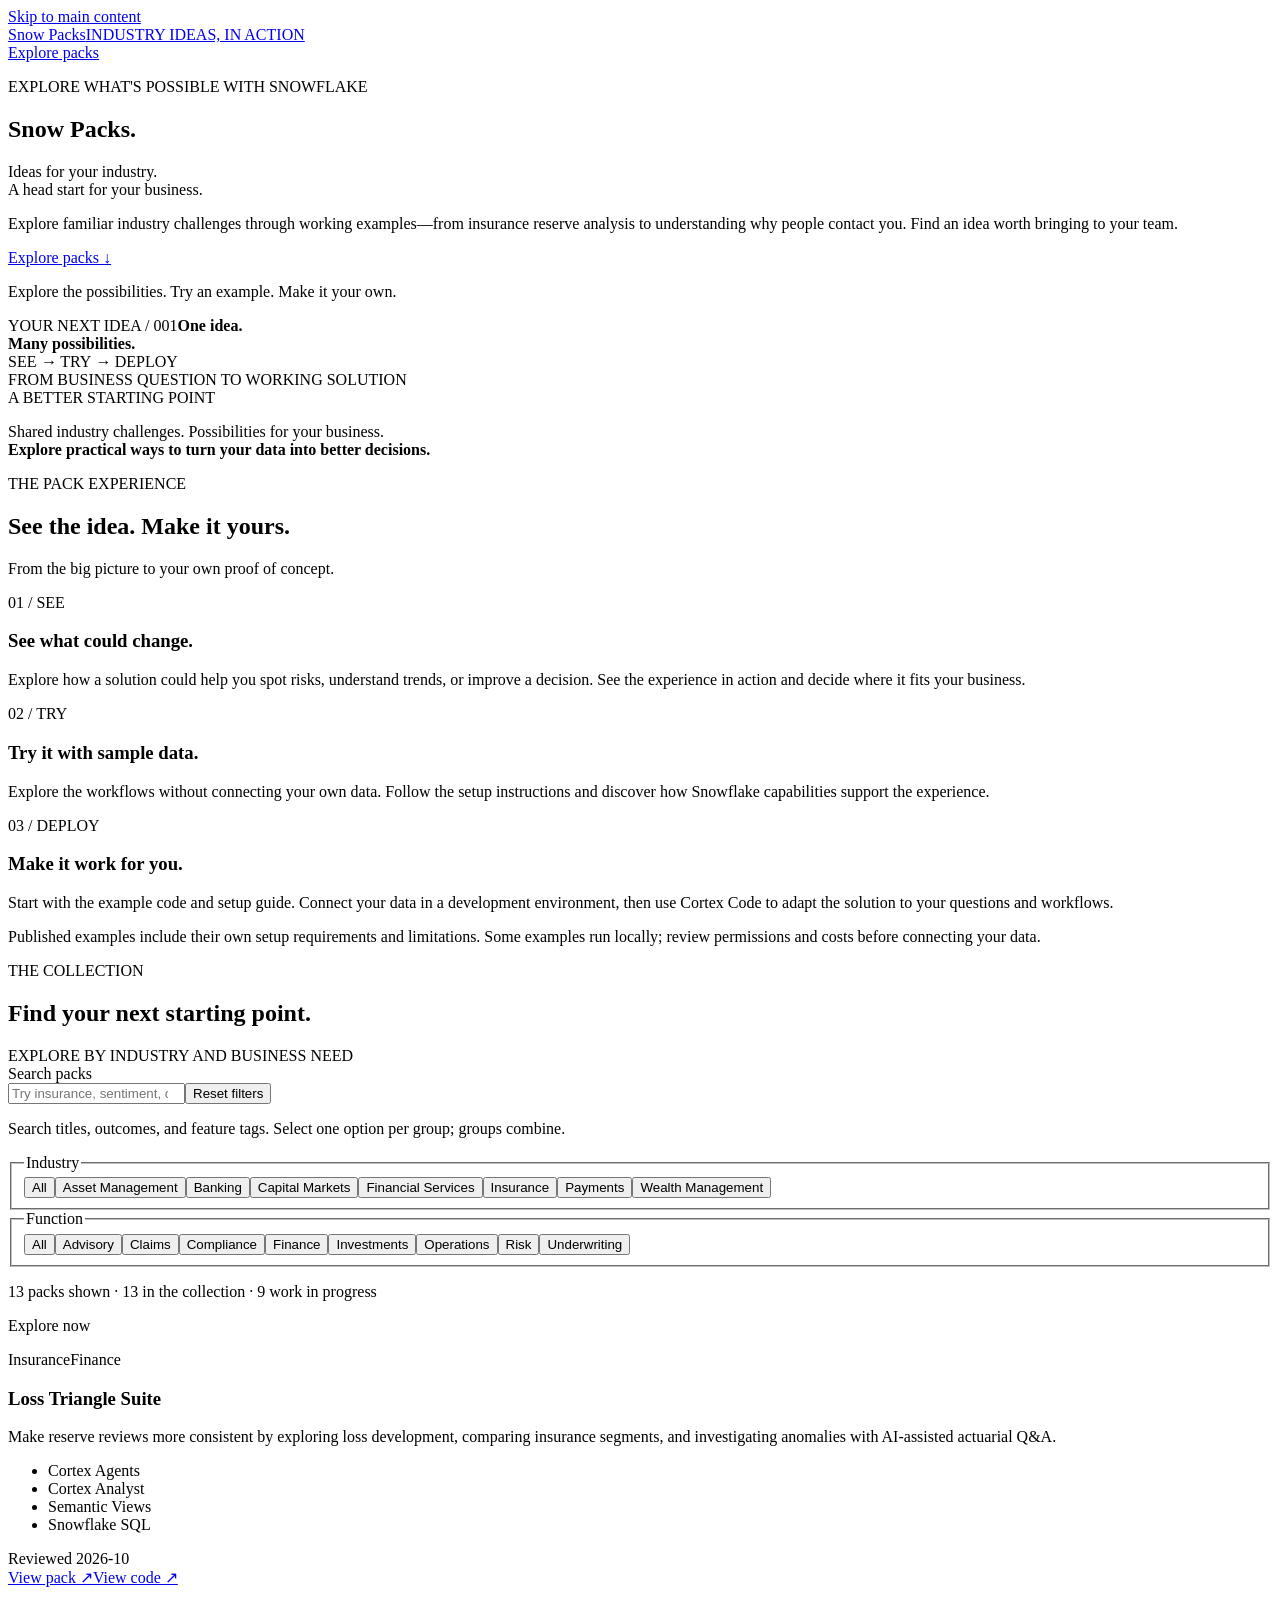
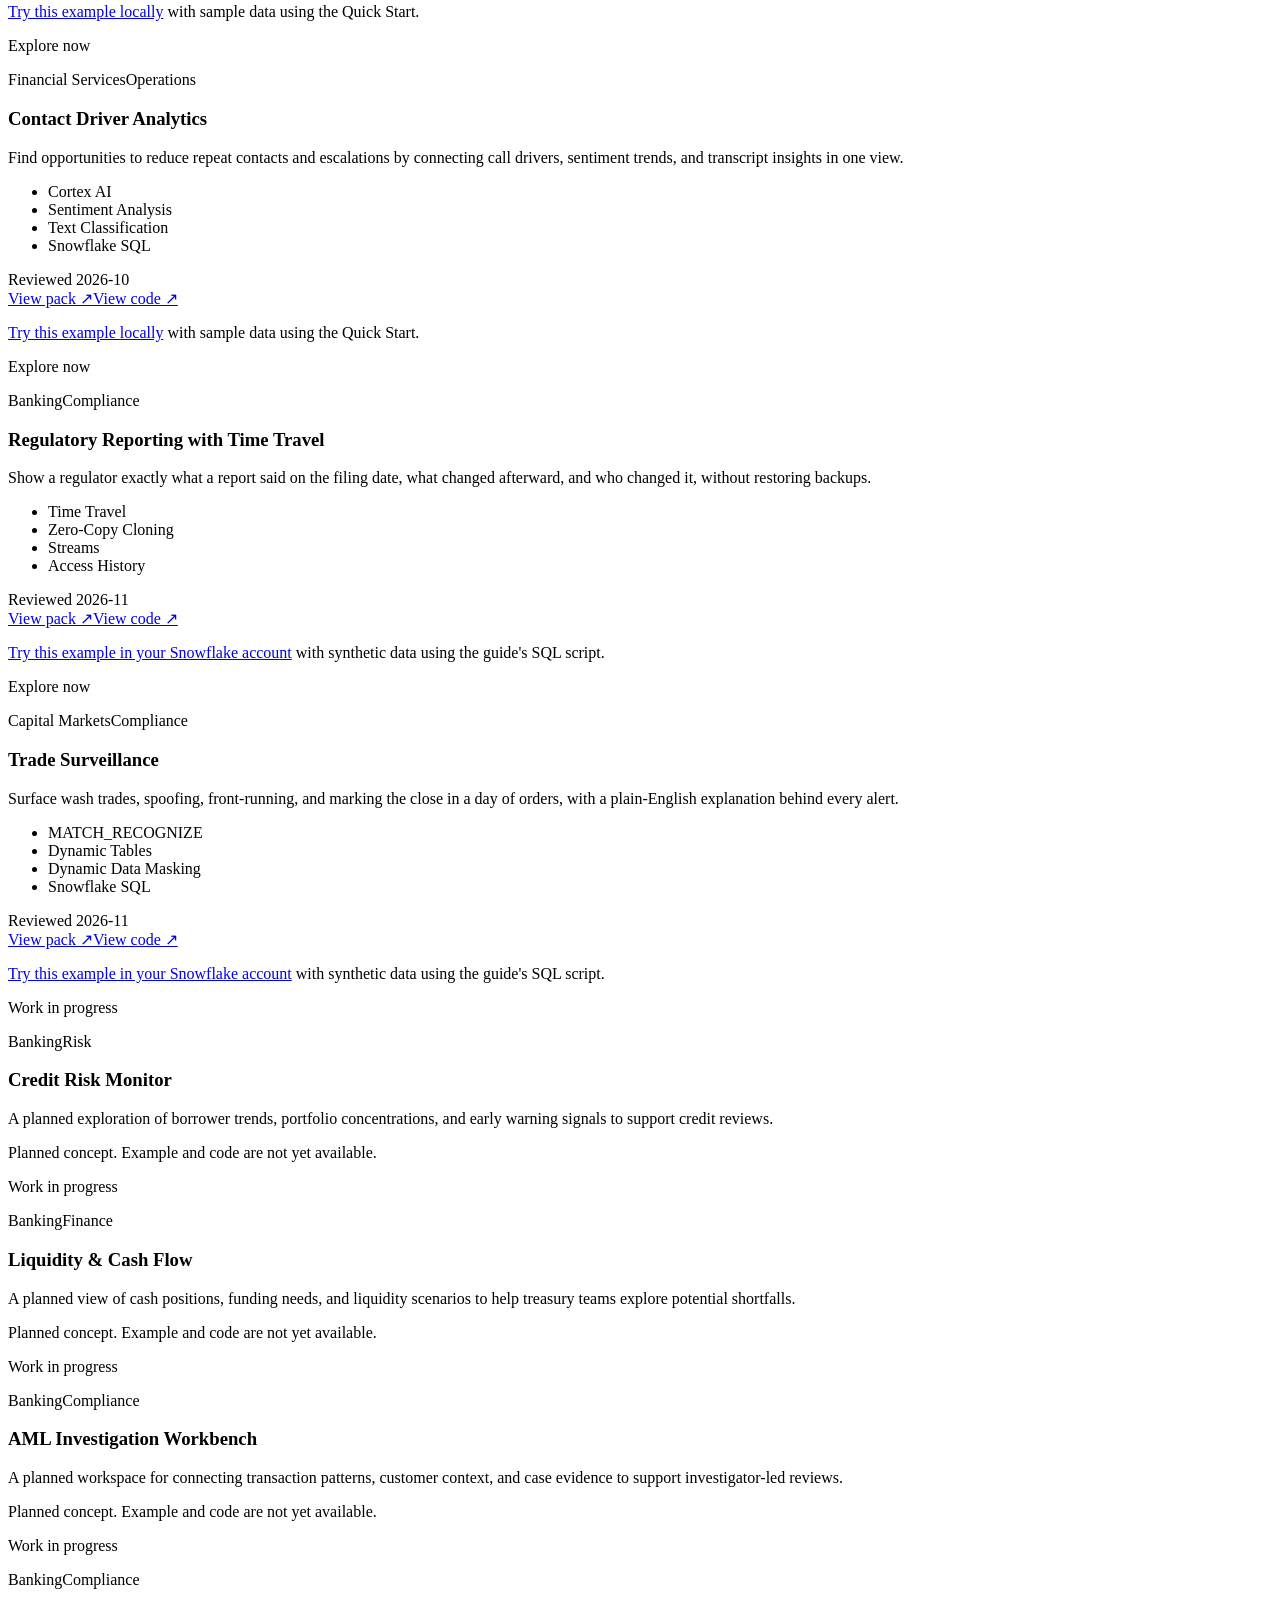
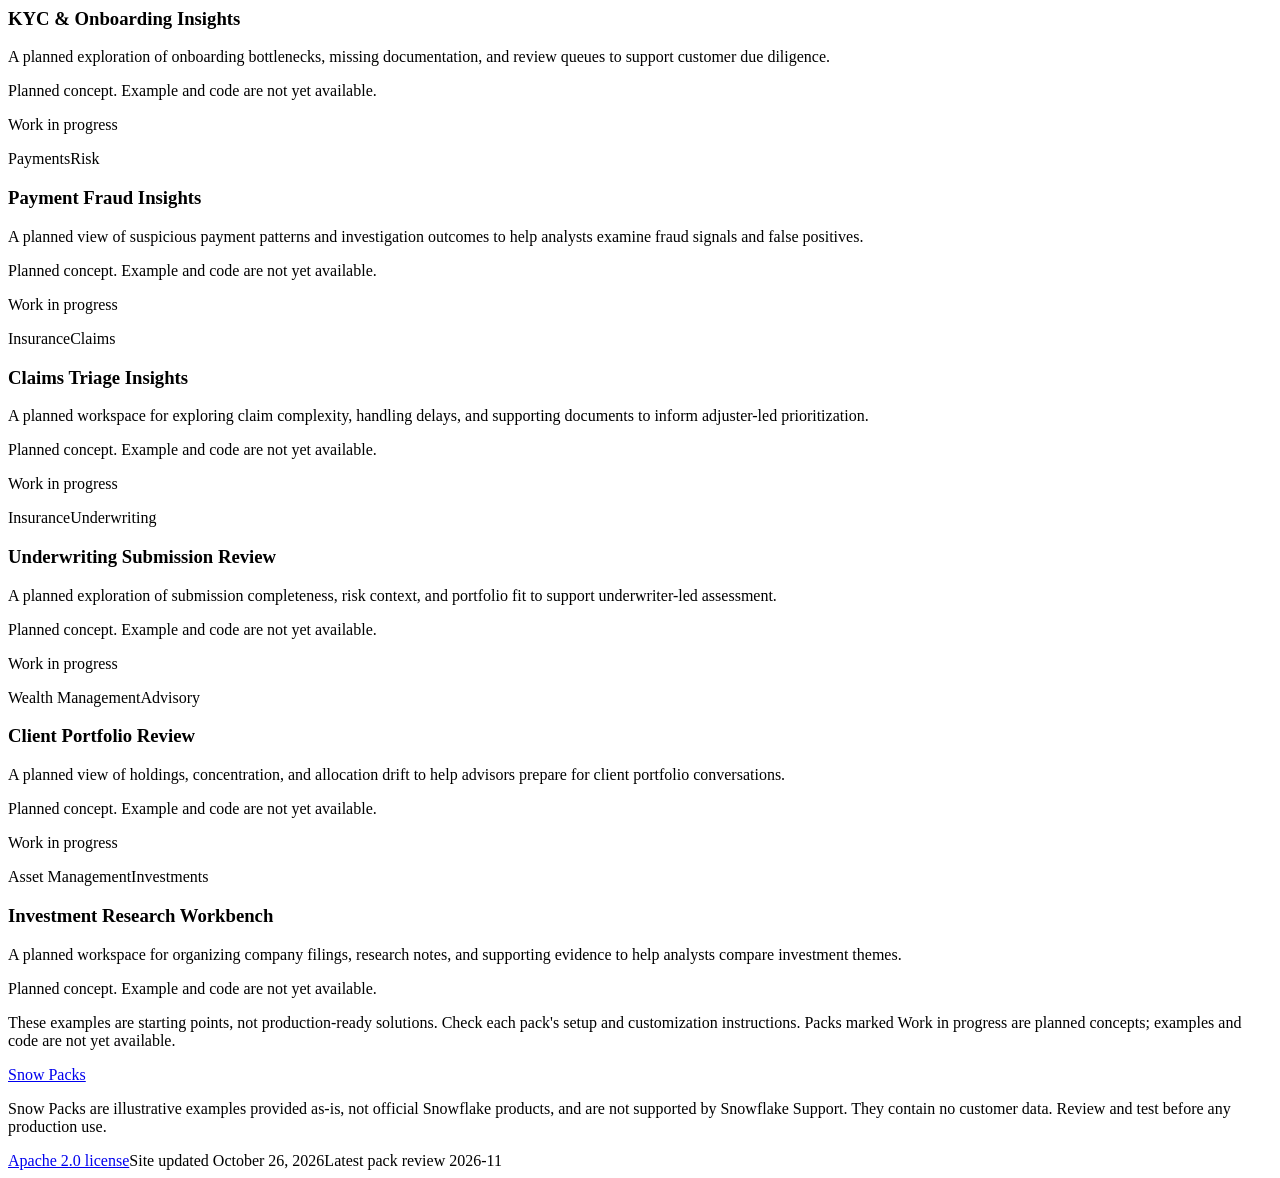
==== index.html @ 63c71605 "Add a branded link preview and favicon Make shared Snow Packs links unfurl with an attractive previe" ====
<!doctype html>
<html lang="en">
<head>
  <meta charset="utf-8">
  <meta name="viewport" content="width=device-width, initial-scale=1">
  <meta name="color-scheme" content="light dark">
  <meta name="theme-color" content="#11567f">
  <meta name="snowflake-source" content="cortex-agent-authored">
  <meta name="description" content="Explore industry use cases for Snowflake. Discover new possibilities, try examples with sample data, and adapt a solution to your business.">
  <title>Snow Packs | Industry ideas. Your next possibility.</title>
  <link rel="icon" href="assets/favicon.svg" type="image/svg+xml">
  <link rel="canonical" href="https://sfc-gh-ooral.github.io/snow-packs/">
  <meta property="og:type" content="website">
  <meta property="og:site_name" content="Snow Packs">
  <meta property="og:url" content="https://sfc-gh-ooral.github.io/snow-packs/">
  <meta property="og:title" content="Snow Packs: Ideas for your industry. A head start for your business.">
  <meta property="og:description" content="Explore industry use cases for Snowflake. Discover new possibilities, try examples with sample data, and adapt a solution to your business.">
  <meta property="og:image" content="https://sfc-gh-ooral.github.io/snow-packs/assets/social-card.png">
  <meta property="og:image:width" content="1200">
  <meta property="og:image:height" content="630">
  <meta property="og:image:alt" content="Snow Packs. Ideas for your industry. A head start for your business. See, try, deploy.">
  <meta name="twitter:card" content="summary_large_image">
  <meta name="twitter:image" content="https://sfc-gh-ooral.github.io/snow-packs/assets/social-card.png">
  <link rel="stylesheet" href="styles.css">
  <script src="app.js" defer></script>
  <script type="application/json" id="snowflake-report-metadata">{"generated":"2026-10-26","intent":"Customer-facing catalog of illustrative Snowflake industry use cases","dataSources":[{"type":"file","path":"packs.json"}],"sections":[{"id":"catalog","title":"Explore the packs","producerNotes":"Client-rendered from same-origin packs.json. Work-in-progress entries are planned FSI concepts, not implemented packs; they have no capability claims or destination links. Packs are showcases and starting points, not deployment certifications."}]}</script>
</head>
<body>
  <a class="skip-link" href="#main">Skip to main content</a>
  <header class="site-header wrap">
    <a class="wordmark" href="#" aria-label="Snow Packs home"><span class="mark" aria-hidden="true"></span>Snow Packs<span class="wordmark-note">INDUSTRY IDEAS, IN ACTION</span></a>
    <nav aria-label="Main navigation"><a href="#catalog">Explore packs</a></nav>
  </header>
  <main id="main">
    <section class="hero wrap" aria-labelledby="hero-title">
      <div class="hero-copy">
        <p class="eyebrow"><span class="status-dot" aria-hidden="true"></span> EXPLORE WHAT'S POSSIBLE WITH SNOWFLAKE</p>
        <h1 id="hero-title">Snow Packs<span class="hero-period">.</span></h1>
        <p class="hero-tagline">Ideas for your industry.<br><span>A head start for your business.</span></p>
        <p class="hero-description">Explore familiar industry challenges through working examples—from insurance reserve analysis to understanding why people contact you. Find an idea worth bringing to your team.</p>
        <div class="actions"><a class="button primary" href="#catalog">Explore packs <span aria-hidden="true">↓</span></a></div>
        <p class="hero-footnote">Explore the possibilities. Try an example. Make it your own.</p>
      </div>
      <div class="hero-art" aria-hidden="true">
        <div class="art-grid"></div><div class="orbit orbit-one"></div><div class="orbit orbit-two"></div>
        <div class="pack-stack stack-back"></div><div class="pack-stack stack-middle"></div>
        <div class="pack-stack stack-front"><span class="art-label">YOUR NEXT IDEA / 001</span><span class="art-hex"></span><strong>One idea.<br>Many possibilities.</strong><div class="art-divider"></div><span class="art-bottom">SEE <i>→</i> TRY <i>→</i> DEPLOY</span></div>
        <span class="art-caption">FROM BUSINESS QUESTION TO WORKING SOLUTION</span>
      </div>
    </section>
    <section class="problem-band" aria-label="Why Snow Packs"><div class="wrap problem-inner"><span class="eyebrow">A BETTER STARTING POINT</span><p>Shared industry challenges. Possibilities for your business.<br><strong>Explore practical ways to turn your data into better decisions.</strong></p></div></section>
    <section class="section wrap" aria-labelledby="how-title">
      <div class="section-heading"><div><p class="eyebrow">THE PACK EXPERIENCE</p><h2 id="how-title">See the idea. Make it yours.</h2></div><p>From the big picture to your own proof of concept.</p></div>
      <div class="steps-grid">
        <article class="step"><span class="step-number">01 / SEE</span><h3>See what could change.</h3><p>Explore how a solution could help you spot risks, understand trends, or improve a decision. See the experience in action and decide where it fits your business.</p></article>
        <article class="step"><span class="step-number">02 / TRY</span><h3>Try it with sample data.</h3><p>Explore the workflows without connecting your own data. Follow the setup instructions and discover how Snowflake capabilities support the experience.</p></article>
        <article class="step"><span class="step-number">03 / DEPLOY</span><h3>Make it work for you.</h3><p>Start with the example code and setup guide. Connect your data in a development environment, then use Cortex Code to adapt the solution to your questions and workflows.</p></article>
      </div>
      <p class="section-note">Published examples include their own setup requirements and limitations. Some examples run locally; review permissions and costs before connecting your data.</p>
    </section>
    <section class="catalog-section" id="catalog" aria-labelledby="catalog-title">
      <div class="wrap">
        <div class="section-heading"><div><p class="eyebrow">THE COLLECTION</p><h2 id="catalog-title">Find your next starting point.</h2></div><span class="collection-label">EXPLORE BY INDUSTRY AND BUSINESS NEED</span></div>
        <div class="catalog-controls">
          <label for="search">Search packs</label>
          <div class="search-row"><input id="search" type="search" placeholder="Try insurance, sentiment, or Cortex…" autocomplete="off" aria-describedby="filter-help"><button class="reset-button" id="reset-filters" type="button">Reset filters</button></div>
          <p id="filter-help" class="filter-help">Search titles, outcomes, and feature tags. Select one option per group; groups combine.</p>
          <div id="filters" class="filter-groups"></div>
        </div>
        <p id="results-status" class="results-status" role="status" aria-live="polite" aria-atomic="true">Loading the collection…</p>
        <div id="load-error" class="message-box" role="alert" hidden><h3>The collection couldn't load.</h3><p>Please check your connection and try again.</p><button id="retry-load" type="button" class="button secondary">Try again</button></div>
        <noscript><p class="message-box">Enable JavaScript to explore the pack collection, search use cases, and filter by industry.</p></noscript>
        <div id="empty-state" class="message-box empty-state" hidden><span class="empty-symbol" aria-hidden="true">⌕</span><h3>No packs in this corner. Yet.</h3><p>Try a broader search or reset your filters to see the full collection.</p><button id="reset-empty" type="button" class="button secondary">Show all packs</button></div>
        <div id="pack-grid" class="pack-grid"></div>
        <p class="catalog-note">These examples are starting points, not production-ready solutions. Check each pack's setup and customization instructions. Packs marked Work in progress are planned concepts; examples and code are not yet available.</p>
      </div>
    </section>
  </main>
  <footer class="site-footer"><div class="wrap footer-inner"><div><a href="#" class="wordmark"><span class="mark" aria-hidden="true"></span>Snow Packs</a><p class="disclaimer">Snow Packs are illustrative examples provided as-is, not official Snowflake products, and are not supported by Snowflake Support. They contain no customer data. Review and test before any production use.</p></div><div class="footer-meta"><a href="LICENSE">Apache 2.0 license</a><span>Site updated <time datetime="2026-10-26">October 26, 2026</time></span><span id="catalog-updated"></span></div></div></footer>
</body>
</html>
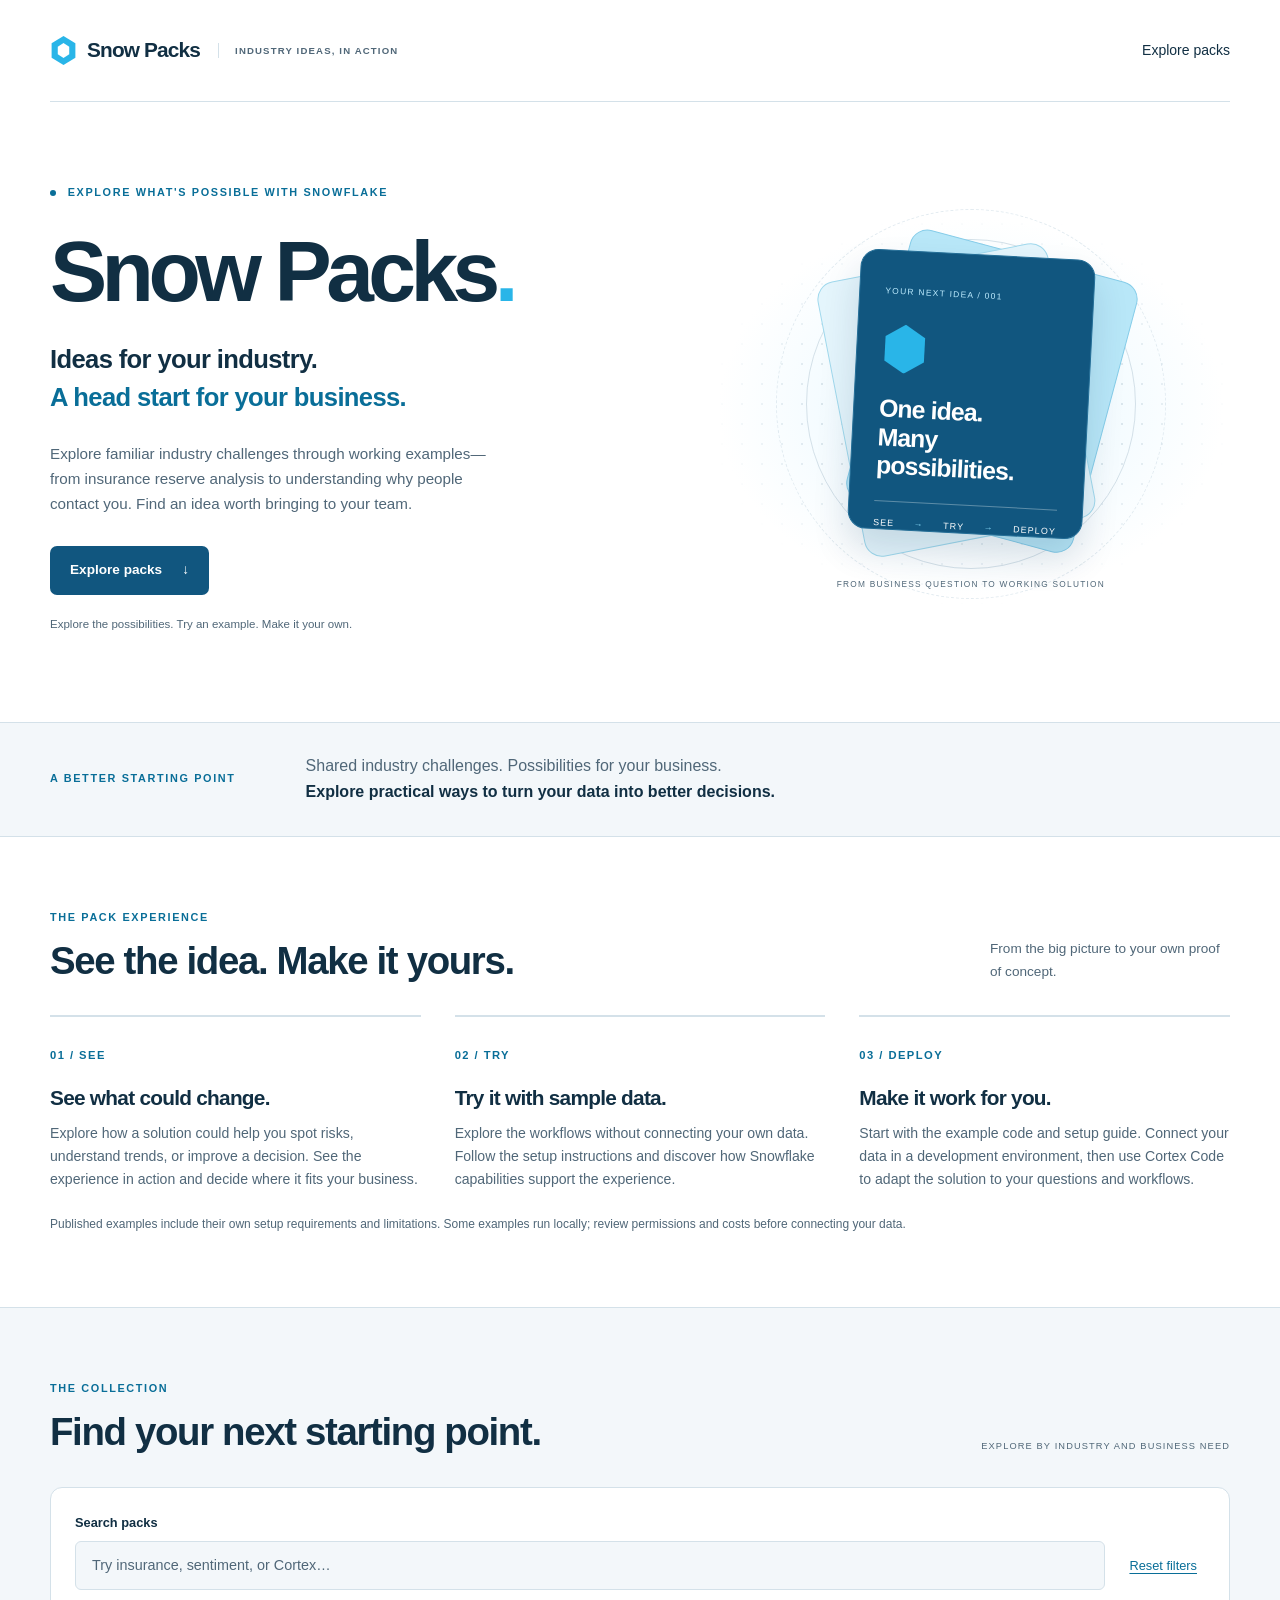
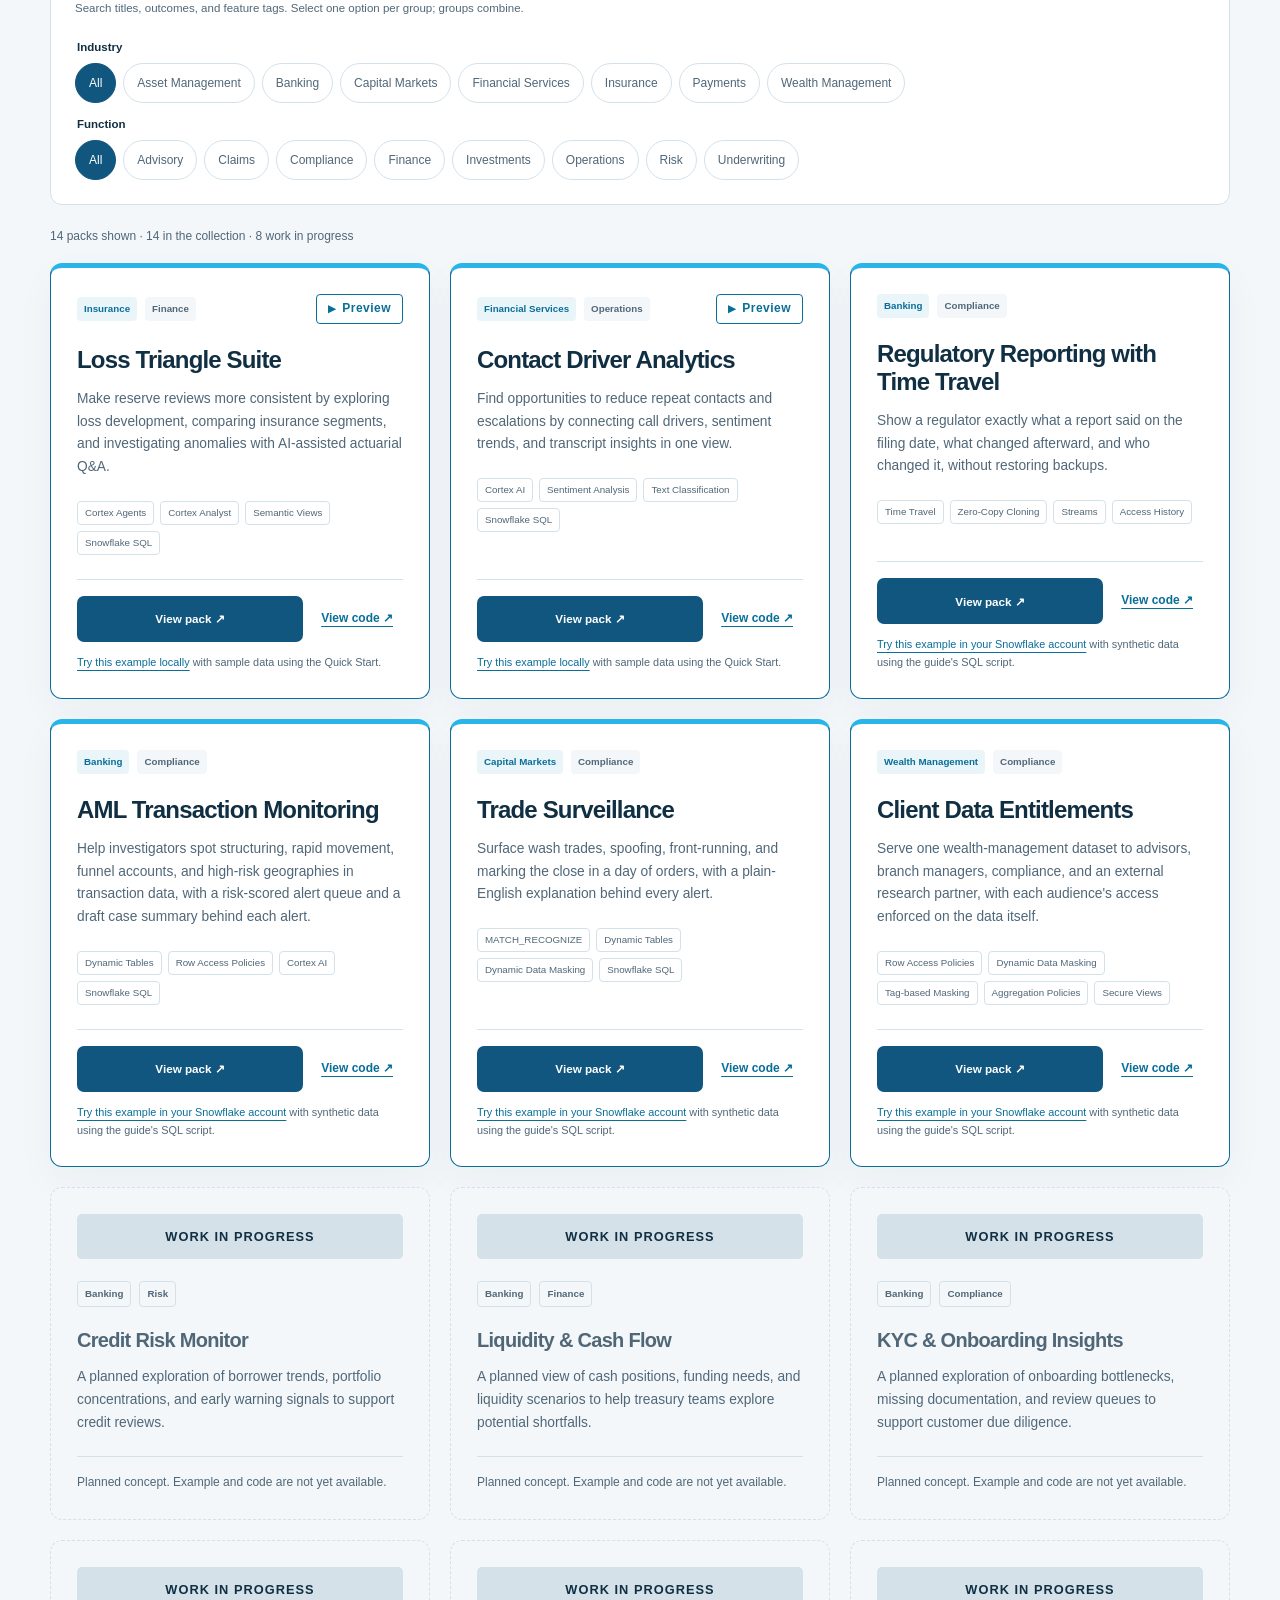
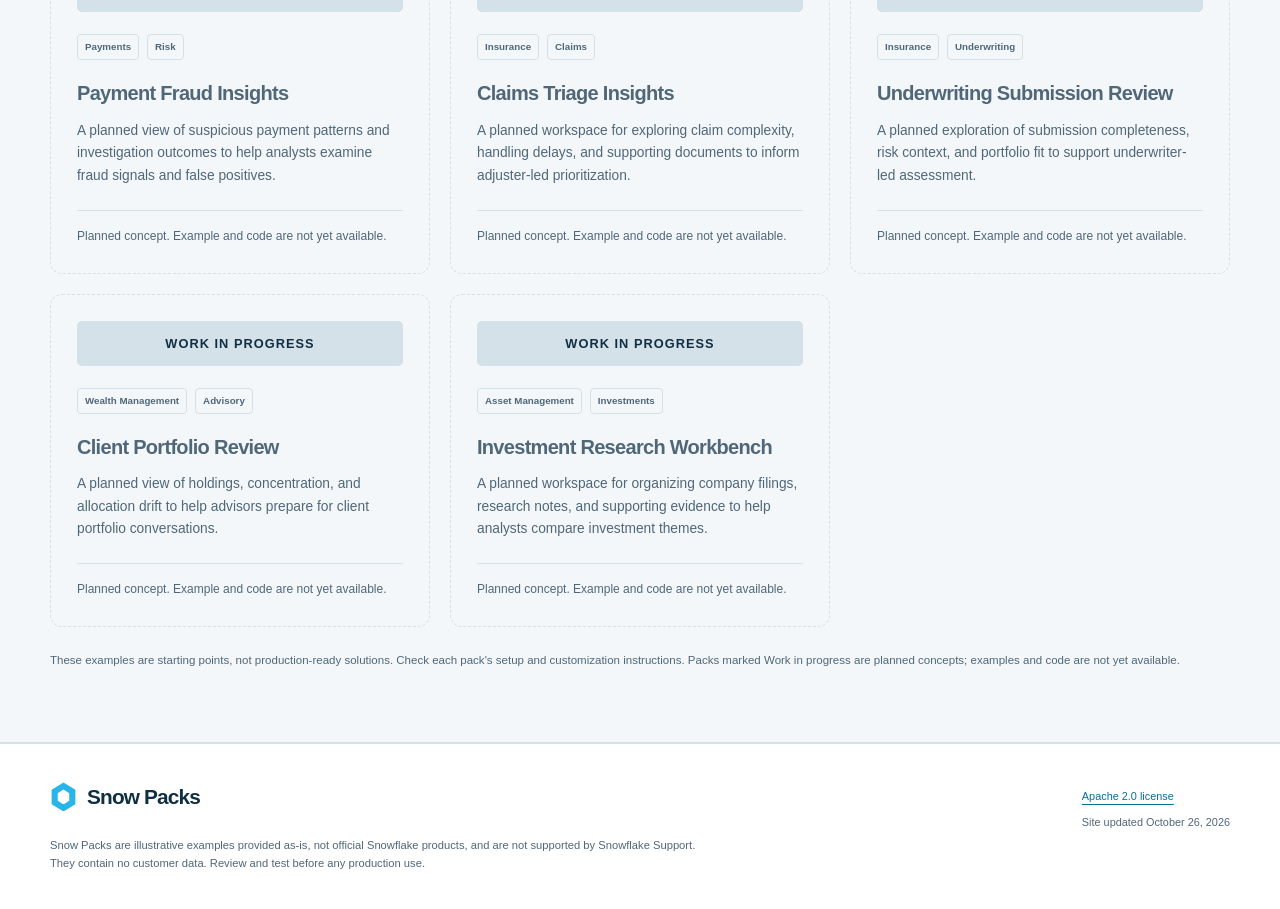
==== commit 1ee1ff88: "Simplify published cards: inline Preview, no status label or review dates Put a plain Preview button" ====
--- a/index.html
+++ b/index.html
@@ -76,6 +76,6 @@
       </div>
     </section>
   </main>
-  <footer class="site-footer"><div class="wrap footer-inner"><div><a href="#" class="wordmark"><span class="mark" aria-hidden="true"></span>Snow Packs</a><p class="disclaimer">Snow Packs are illustrative examples provided as-is, not official Snowflake products, and are not supported by Snowflake Support. They contain no customer data. Review and test before any production use.</p></div><div class="footer-meta"><a href="LICENSE">Apache 2.0 license</a><span>Site updated <time datetime="2026-10-26">October 26, 2026</time></span><span id="catalog-updated"></span></div></div></footer>
+  <footer class="site-footer"><div class="wrap footer-inner"><div><a href="#" class="wordmark"><span class="mark" aria-hidden="true"></span>Snow Packs</a><p class="disclaimer">Snow Packs are illustrative examples provided as-is, not official Snowflake products, and are not supported by Snowflake Support. They contain no customer data. Review and test before any production use.</p></div><div class="footer-meta"><a href="LICENSE">Apache 2.0 license</a><span>Site updated <time datetime="2026-10-26">October 26, 2026</time></span></div></div></footer>
 </body>
 </html>
--- a/styles.css
+++ b/styles.css
@@ -0,0 +1,147 @@
+:root {
+  color-scheme: light dark;
+  --bg: #ffffff; --surface: #f3f7fa; --card: #ffffff; --text: #112f43;
+  --muted: #506778; --line: #d4e1e9; --accent: #096e98; --blue: #29b5e8;
+  --navy: #11567f; --tag: #eaf5fa; --hero-tint: #e9f8ff; --shadow: 0 14px 40px #12394c0a;
+}
+* { box-sizing: border-box; }
+html { scroll-behavior: smooth; scroll-padding-top: 28px; }
+body { margin: 0; font-family: -apple-system, BlinkMacSystemFont, "Segoe UI", sans-serif; background: var(--bg); color: var(--text); line-height: 1.65; }
+a { color: var(--accent); text-underline-offset: 4px; }
+a:hover { text-decoration-thickness: 2px; }
+button, input { font: inherit; }
+button, a { -webkit-tap-highlight-color: transparent; }
+button { cursor: pointer; }
+button:disabled { cursor: default; opacity: .65; }
+:focus-visible { outline: 3px solid var(--accent); outline-offset: 5px; }
+[hidden] { display: none !important; }
+.wrap { width: min(1180px, calc(100% - 80px)); margin-inline: auto; }
+h1, h2, h3, p { margin-top: 0; }
+h1, h2, h3 { line-height: 1.16; letter-spacing: -.035em; }
+h2 { font-size: clamp(1.8rem, 3vw, 2.6rem); font-weight: 720; }
+h3 { font-size: 1.3rem; }
+p { color: var(--muted); }
+.skip-link { position: absolute; top: -100px; left: 12px; padding: 12px; background: var(--card); z-index: 10; }
+.skip-link:focus { top: 12px; }
+.site-header { min-height: 102px; display: flex; align-items: center; justify-content: space-between; border-bottom: 1px solid var(--line); gap: 20px; }
+.wordmark { display: inline-flex; align-items: center; gap: 10px; font-size: 1.3rem; font-weight: 760; color: var(--text); text-decoration: none; letter-spacing: -.04em; }
+.mark { display: inline-block; width: 27px; height: 29px; background: var(--blue); clip-path: polygon(50% 0, 94% 25%, 94% 75%, 50% 100%, 6% 75%, 6% 25%); position: relative; flex: none; }
+.mark::after { content: ""; position: absolute; inset: 7px; background: var(--bg); clip-path: inherit; }
+.wordmark-note { font-size: .6rem; font-weight: 650; letter-spacing: .12em; padding-left: 16px; margin-left: 8px; border-left: 1px solid var(--line); color: var(--muted); }
+nav { display: flex; gap: 28px; } nav a { text-decoration: none; color: var(--text); font-size: .875rem; padding-block: 12px; }
+.hero { display: grid; grid-template-columns: 1.2fr 1fr; align-items: center; gap: 40px; padding-block: 82px 88px; }
+.eyebrow { font-size: .68rem; font-weight: 750; letter-spacing: .15em; color: var(--accent); margin-bottom: 20px; }
+.status-dot { display: inline-block; width: 6px; height: 6px; background: var(--accent); border-radius: 50%; margin-right: 7px; vertical-align: middle; }
+h1 { font-size: clamp(3.5rem, 6.7vw, 5.7rem); margin-bottom: 20px; letter-spacing: -.065em; }
+.hero-period { color: var(--blue); }
+.hero-tagline { color: var(--text); font-size: clamp(1.25rem, 2vw, 1.65rem); font-weight: 550; line-height: 1.45; letter-spacing: -.025em; }
+.hero-tagline span { color: var(--accent); }
+.hero-description { max-width: 450px; font-size: .95rem; margin-block: 24px 30px; }
+.actions { display: flex; gap: 12px; flex-wrap: wrap; }
+.button { display: inline-flex; align-items: center; justify-content: center; gap: 20px; padding: 12px 19px; min-height: 46px; border: 1px solid transparent; border-radius: 7px; font-size: .85rem; font-weight: 650; text-decoration: none; transition: background .15s, transform .15s; }
+.button:hover { transform: translateY(-2px); }
+.primary { background: var(--navy); color: #fff; }
+.primary:hover { background: #073e61; }
+.secondary { background: var(--card); border-color: var(--line); color: var(--text); }
+.secondary:hover { background: var(--tag); }
+.hero-footnote { font-size: .72rem; margin: 20px 0 0; }
+.hero-art { height: 390px; position: relative; background: radial-gradient(ellipse, var(--hero-tint) 10%, transparent 69%); }
+.art-grid { position: absolute; inset: 0; background-image: radial-gradient(var(--line) 1px, transparent 1px); background-size: 20px 20px; mask-image: radial-gradient(ellipse, black 35%, transparent 72%); }
+.orbit { position: absolute; border: 1px solid var(--line); border-radius: 50%; width: 330px; height: 330px; left: calc(50% - 165px); top: 25px; }
+.orbit-two { width: 390px; height: 390px; left: calc(50% - 195px); top: -5px; border-style: dashed; opacity: .65; }
+.pack-stack { width: 235px; height: 280px; position: absolute; top: 40px; left: calc(50% - 117px); border-radius: 18px; }
+.stack-back { transform: rotate(15deg) translate(19px, -8px); background: #b8e7f8; border: 1px solid #86cde9; }
+.stack-middle { transform: rotate(-11deg) translate(-16px, 3px); background: #e4f5fc; border: 1px solid #a1d9ed; }
+.stack-front { background: #11567f; border: 1px solid #246e97; padding: 25px; color: white; transform: rotate(3deg); box-shadow: 0 20px 36px #062c4b24; }
+.art-label { font-size: .53rem; letter-spacing: .15em; color: #beecff; }
+.art-hex { display: block; width: 45px; height: 49px; margin: 22px 0; background: #29b5e8; clip-path: polygon(50% 0, 94% 25%, 94% 75%, 50% 100%, 6% 75%, 6% 25%); }
+.stack-front strong { display: block; font-size: 1.55rem; line-height: 1.15; letter-spacing: -.035em; }
+.art-divider { margin-top: 20px; border-top: 1px solid #5d8da8; }
+.art-bottom { display: flex; justify-content: space-between; font-size: .56rem; margin-top: 14px; letter-spacing: .12em; }
+.art-bottom i { font-style: normal; color: #8bdcfa; }
+.art-caption { position: absolute; bottom: 12px; width: 100%; text-align: center; color: var(--muted); font-size: .52rem; letter-spacing: .15em; }
+.problem-band { background: var(--surface); border-block: 1px solid var(--line); }
+.problem-inner { display: flex; align-items: center; gap: 70px; padding-block: 30px; }
+.problem-inner .eyebrow { margin: 0; flex-shrink: 0; }
+.problem-inner p { font-size: 1rem; margin: 0; } .problem-inner strong { color: var(--text); font-weight: 550; }
+.section { padding-block: 72px; }
+.section-heading { display: flex; align-items: end; justify-content: space-between; gap: 30px; margin-bottom: 32px; }
+.section-heading .eyebrow { margin-bottom: 12px; } .section-heading h2 { margin-bottom: 0; }
+.section-heading > p { max-width: 240px; margin: 0; font-size: .85rem; }
+.steps-grid { display: grid; grid-template-columns: repeat(3, minmax(0, 1fr)); gap: 34px; }
+.step { padding: 24px 0 0; border-top: 2px solid var(--line); }
+.step-number { font-size: .7rem; color: var(--accent); letter-spacing: .13em; font-weight: 700; }
+.step h3 { margin: 18px 0 12px; }.step p { font-size: .88rem; margin-bottom: 0; }
+.section-note { margin: 24px 0 0; font-size: .75rem; }
+.catalog-section { padding-block: 72px; background: var(--surface); border-block: 1px solid var(--line); }
+.collection-label { font-size: .58rem; letter-spacing: .12em; color: var(--muted); }
+.catalog-controls { border: 1px solid var(--line); padding: 24px; border-radius: 12px; background: var(--card); }
+.catalog-controls > label { display: block; font-weight: 650; font-size: .8rem; margin-bottom: 8px; }
+.search-row { display: flex; gap: 16px; align-items: center; }
+input[type="search"] { border: 1px solid var(--line); border-radius: 6px; color: var(--text); background: var(--surface); padding: 12px 16px; width: 100%; min-width: 0; font-size: .9rem; }
+input::placeholder { color: var(--muted); opacity: 1; }
+.reset-button { border: 0; background: transparent; color: var(--accent); white-space: nowrap; font-size: .8rem; min-height: 44px; padding: 8px; text-decoration: underline; text-underline-offset: 3px; }
+.filter-help { margin: 9px 0 20px; font-size: .72rem; }
+.filter-groups { display: grid; gap: 12px; }
+fieldset { margin: 0; padding: 0; border: 0; min-width: 0; }
+legend { font-size: .72rem; font-weight: 700; margin-bottom: 6px; }
+.chips { display: flex; flex-wrap: wrap; gap: 7px; }
+.chip { padding: 8px 13px; border: 1px solid var(--line); border-radius: 30px; color: var(--muted); background: var(--card); font-size: .75rem; min-height: 40px; }
+.chip:hover { background: var(--tag); }
+.chip[aria-pressed="true"] { background: var(--navy); color: white; border-color: var(--navy); }
+.results-status { font-size: .75rem; margin: 22px 0 16px; }
+.pack-grid { display: grid; grid-template-columns: repeat(3, minmax(0, 1fr)); gap: 20px; }
+.pack-card { display: flex; flex-direction: column; min-width: 0; background: var(--card); padding: 26px; border-radius: 12px; border: 1px solid var(--line); box-shadow: var(--shadow); position: relative; }
+.pack-card::before { content: ""; width: 34px; height: 3px; background: var(--blue); position: absolute; top: -1px; left: 26px; border-radius: 3px; }
+.card-top { display: flex; gap: 8px; flex-wrap: wrap; align-items: center; margin-bottom: 22px; }
+.badge { font-size: .61rem; font-weight: 650; background: var(--tag); color: var(--accent); border-radius: 4px; padding: 4px 7px; }
+.function-badge { background: var(--surface); color: var(--muted); }
+.pack-card h3 { font-size: 1.5rem; margin-bottom: 14px; }
+.pack-summary { font-size: .86rem; margin-bottom: 22px; }
+.feature-tags { display: flex; flex-wrap: wrap; gap: 6px; list-style: none; padding: 0; margin: 0 0 24px; }
+.feature-tags li { font-size: .61rem; border: 1px solid var(--line); border-radius: 4px; padding: 3px 7px; color: var(--muted); }
+.card-actions { display: flex; flex-wrap: wrap; align-items: center; gap: 8px; margin-top: auto; border-top: 1px solid var(--line); padding-top: 16px; }
+.card-actions .button { font-size: .73rem; padding: 10px 12px; gap: 8px; }
+.repo-link { padding: 10px; font-size: .75rem; font-weight: 650; }
+.access-note { color: var(--accent); font-size: .72rem; font-weight: 650; margin-bottom: 16px; }
+.example-note { font-size: .68rem; margin: 12px 0 0; }
+.available-card { border-color: var(--accent); border-top: 5px solid var(--blue); }
+.available-card::before, .wip-card::before { display: none; }
+.available-card .card-actions .primary { flex: 1 1 auto; }
+.card-top .preview-toggle { margin-left: auto; }
+.preview-toggle { display: inline-flex; align-items: center; gap: 6px; min-height: 30px; padding: 4px 11px; border: 1px solid var(--accent); border-radius: 4px; background: transparent; color: var(--accent); font-size: .75rem; font-weight: 750; letter-spacing: .04em; }
+.preview-toggle:hover, .preview-toggle[aria-expanded="true"] { background: var(--tag); }
+.preview-icon { font-size: .6rem; }
+.preview-panel { position: absolute; left: 12px; right: 12px; z-index: 5; padding: 8px; border: 1px solid var(--accent); border-radius: 10px; background: var(--card); box-shadow: 0 18px 44px rgba(6, 30, 50, .28); }
+.preview-frame { display: grid; border-radius: 6px; overflow: hidden; background: var(--surface); }
+.preview-frame img { grid-area: 1 / 1; width: 100%; height: auto; aspect-ratio: 16 / 10; object-fit: cover; object-position: top left; opacity: 0; transition: opacity .45s; }
+.preview-frame img.active { opacity: 1; }
+.preview-caption { margin: 8px 4px 4px; font-size: .72rem; color: var(--text); line-height: 1.4; min-height: 2.8em; }
+.preview-dots { display: flex; justify-content: center; gap: 2px; }
+.preview-dot { width: 24px; height: 24px; padding: 0; border: 0; background: transparent; position: relative; }
+.preview-dot::after { content: ""; position: absolute; inset: 8px; border-radius: 50%; background: var(--line); }
+.preview-dot[aria-current="true"]::after { background: var(--accent); }
+.wip-card { background: var(--surface); border-style: dashed; box-shadow: none; }
+.wip-card h3 { color: var(--muted); font-size: 1.25rem; }
+.wip-card .badge { background: transparent; color: var(--muted); border: 1px solid var(--line); }
+.wip-label { padding: 12px; background: var(--line); color: var(--text); border-radius: 5px; font-size: .8rem; font-weight: 750; letter-spacing: .08em; text-transform: uppercase; text-align: center; margin-bottom: 22px; }
+.wip-note { margin: auto 0 0; padding-top: 16px; border-top: 1px solid var(--line); font-size: .75rem; }
+.catalog-note { font-size: .72rem; margin: 24px 0 0; }
+.message-box { padding: 28px; border: 1px solid var(--line); border-radius: 12px; background: var(--card); margin-bottom: 24px; }
+.message-box > a { display: inline-block; margin: 12px; }.message-box p { font-size: .9rem; }.empty-state { text-align: center; }.empty-symbol { font-size: 2.5rem; color: var(--accent); }
+.site-footer { border-top: 1px solid var(--line); padding-block: 36px; }.footer-inner { display: flex; justify-content: space-between; gap: 44px; }.disclaimer { font-size: .7rem; max-width: 650px; margin: 16px 0 0; }.footer-meta { display: flex; flex-direction: column; flex-shrink: 0; gap: 8px; font-size: .68rem; color: var(--muted); padding-top: 8px; }
+@media (prefers-color-scheme: dark) {
+  :root { --bg: #0d1822; --surface: #111f2c; --card: #152634; --text: #edf5fa; --muted: #a9bfcd; --line: #334b5c; --accent: #75d4f5; --tag: #193b4d; --hero-tint: #12344a; --shadow: 0 14px 40px #00000014; }
+  .stack-back { background: #1b536e; border-color: #347692; }.stack-middle { background: #266480; border-color: #448aa6; }
+}
+@media (max-width: 1000px) { .wordmark-note { display: none; }.hero { gap: 20px; }.hero-art { transform: scale(.9); }.pack-grid { grid-template-columns: repeat(2, minmax(0, 1fr)); }.problem-inner { gap: 35px; } }
+@media (max-width: 700px) {
+  .wrap { width: calc(100% - 40px); }.site-header { min-height: 78px; }nav { gap: 16px; }nav a { font-size: .75rem; }.wordmark { font-size: 1.12rem; }
+  .hero { grid-template-columns: 1fr; padding-block: 48px 36px; gap: 12px; }.hero-art { height: 350px; transform: scale(.88); }.hero-copy { max-width: 530px; }.hero-tagline { font-size: 1.2rem; }.hero-description { font-size: .9rem; }
+  .problem-inner { display: block; padding-block: 26px; }.problem-inner .eyebrow { margin-bottom: 10px; }.problem-inner p { font-size: .9rem; }
+  .section, .catalog-section { padding-block: 48px; }.section-heading { display: block; }.section-heading > p { margin-top: 16px; max-width: none; }.collection-label { display: block; margin-top: 18px; }
+  .steps-grid, .pack-grid { grid-template-columns: 1fr; }.steps-grid { gap: 26px; }.catalog-controls { padding: 18px; }.search-row { align-items: stretch; flex-direction: column; gap: 2px; }.reset-button { align-self: flex-start; padding-left: 0; }.chip { min-height: 44px; }
+  .pack-card { padding: 24px; }.footer-inner { flex-direction: column; gap: 18px; }.footer-meta { flex-shrink: 1; }
+}
+@media (max-width: 360px) { nav { gap: 10px; }.hero-art { display: none; }.actions { flex-direction: column; } }
+@media (prefers-reduced-motion: reduce) { html { scroll-behavior: auto; }*, *::before, *::after { transition: none !important; }.button:hover { transform: none; } }
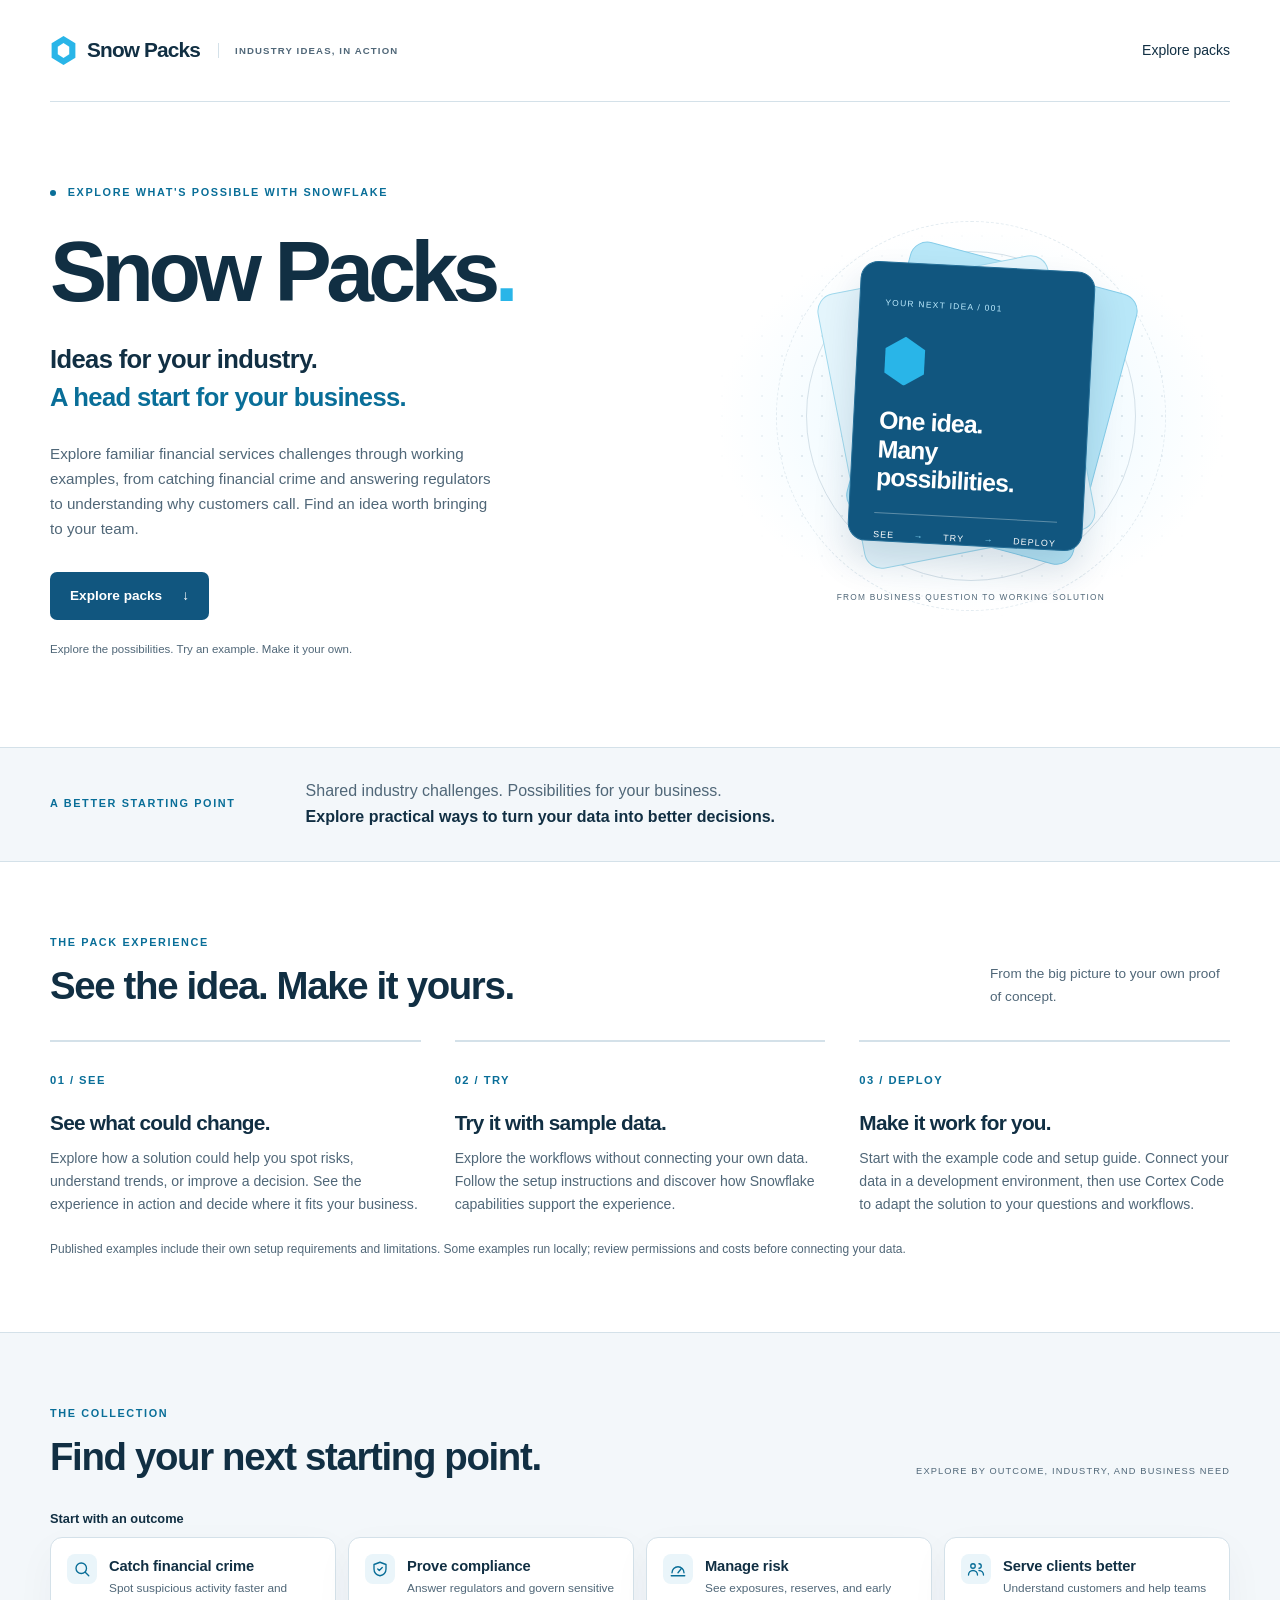
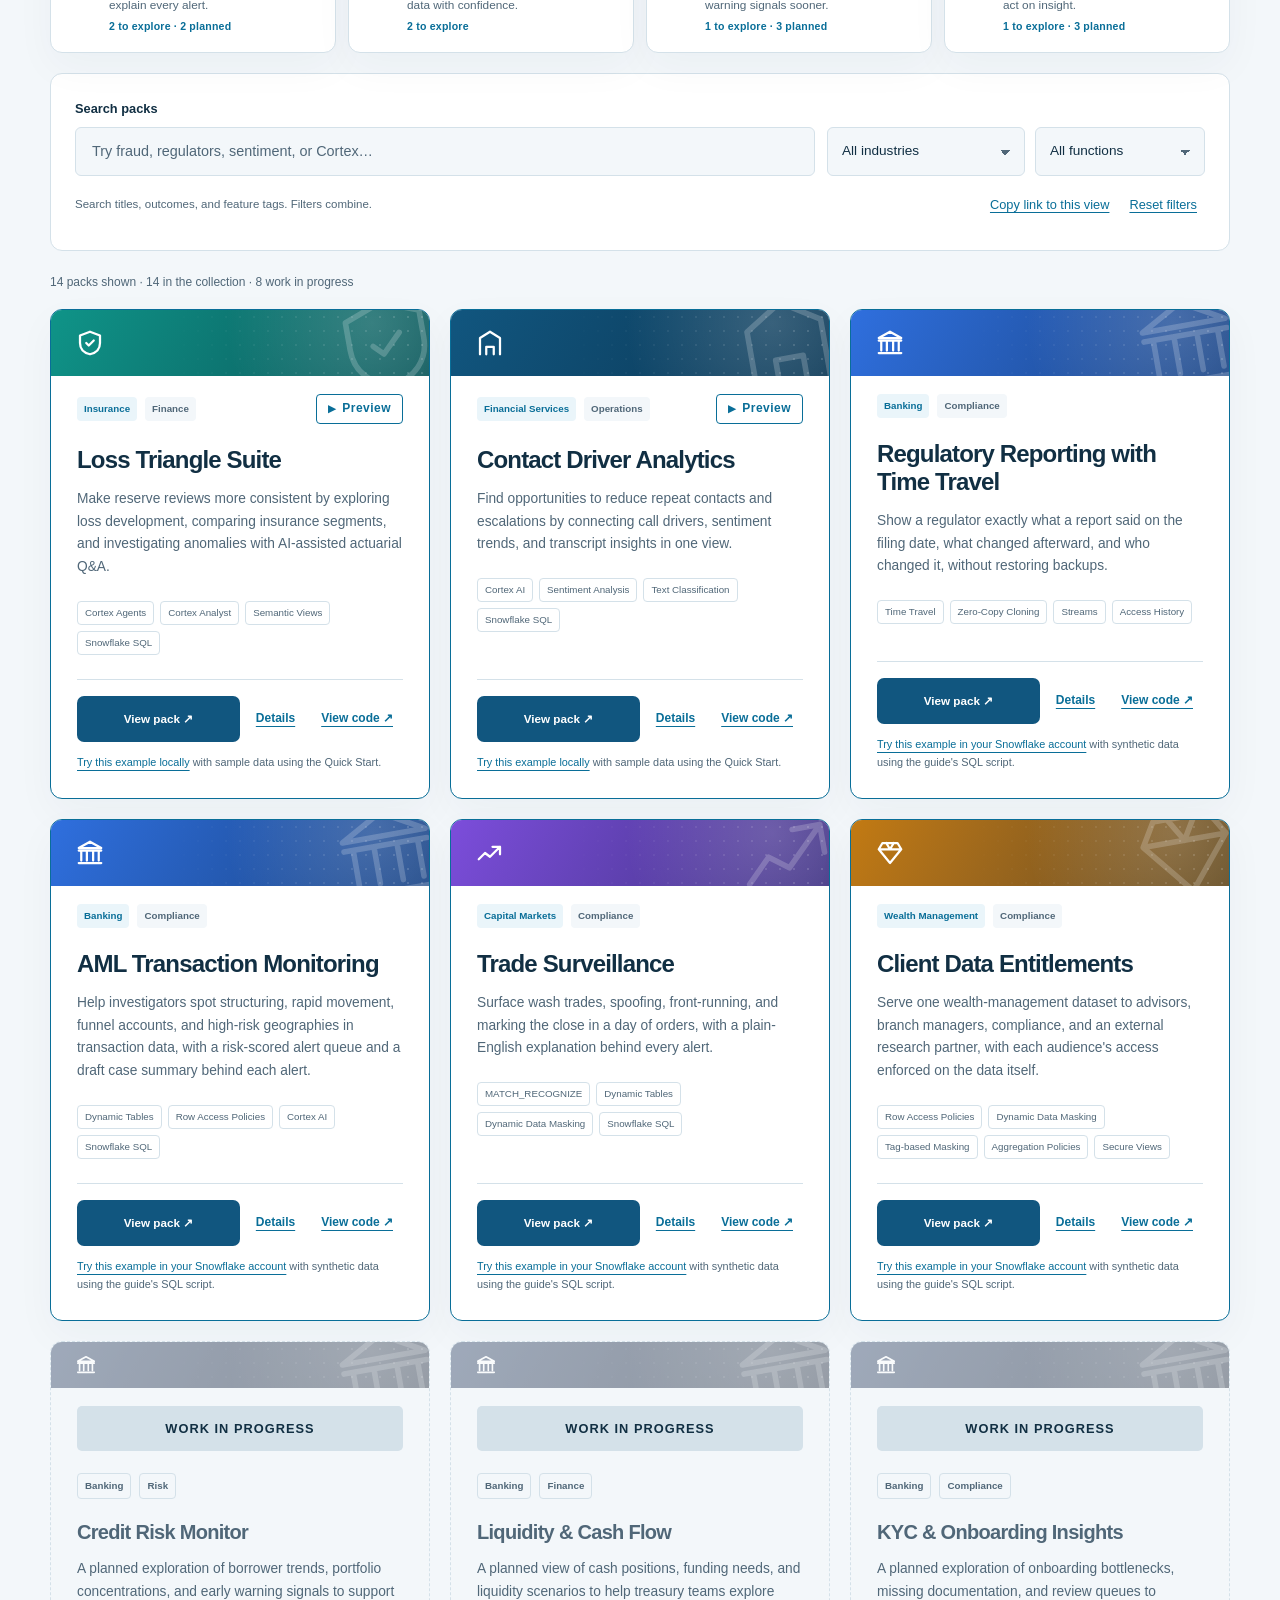
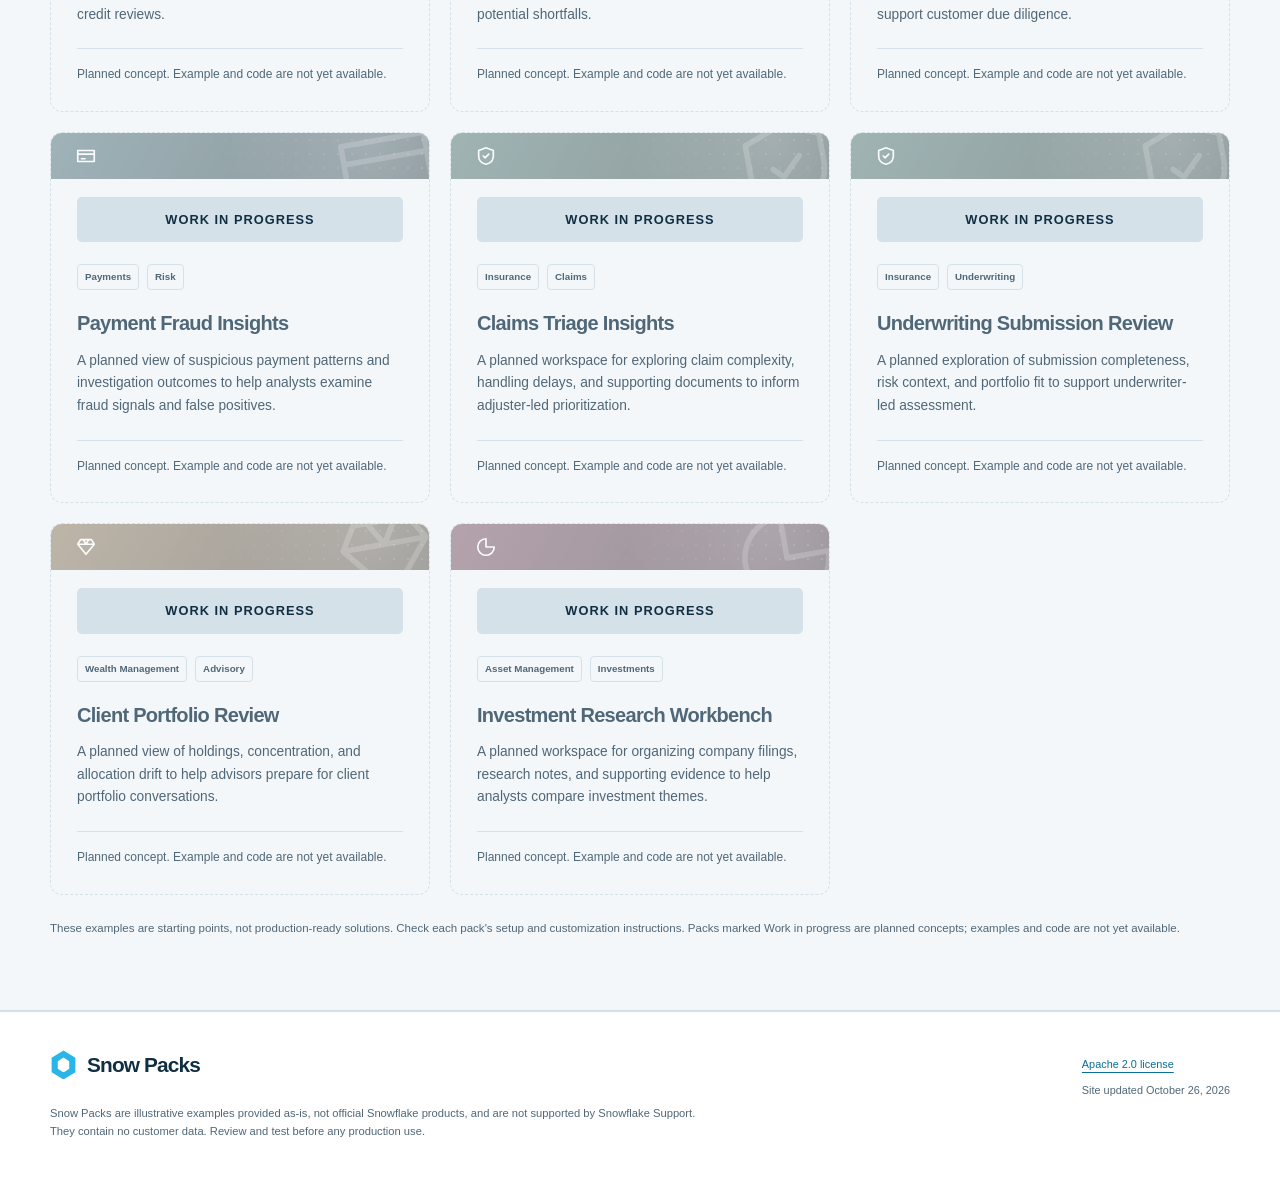
==== commit f25598af: "Add outcome tiles, industry bands, pack details, shareable links, and compact filters Help business " ====
--- a/index.html
+++ b/index.html
@@ -37,15 +37,18 @@
         <p class="eyebrow"><span class="status-dot" aria-hidden="true"></span> EXPLORE WHAT'S POSSIBLE WITH SNOWFLAKE</p>
         <h1 id="hero-title">Snow Packs<span class="hero-period">.</span></h1>
         <p class="hero-tagline">Ideas for your industry.<br><span>A head start for your business.</span></p>
-        <p class="hero-description">Explore familiar industry challenges through working examples—from insurance reserve analysis to understanding why people contact you. Find an idea worth bringing to your team.</p>
+        <p class="hero-description">Explore familiar financial services challenges through working examples, from catching financial crime and answering regulators to understanding why customers call. Find an idea worth bringing to your team.</p>
         <div class="actions"><a class="button primary" href="#catalog">Explore packs <span aria-hidden="true">↓</span></a></div>
         <p class="hero-footnote">Explore the possibilities. Try an example. Make it your own.</p>
       </div>
       <div class="hero-art" aria-hidden="true">
+        <div id="hero-wall" class="hero-wall" hidden></div>
+        <div class="hero-fallback">
         <div class="art-grid"></div><div class="orbit orbit-one"></div><div class="orbit orbit-two"></div>
         <div class="pack-stack stack-back"></div><div class="pack-stack stack-middle"></div>
         <div class="pack-stack stack-front"><span class="art-label">YOUR NEXT IDEA / 001</span><span class="art-hex"></span><strong>One idea.<br>Many possibilities.</strong><div class="art-divider"></div><span class="art-bottom">SEE <i>→</i> TRY <i>→</i> DEPLOY</span></div>
         <span class="art-caption">FROM BUSINESS QUESTION TO WORKING SOLUTION</span>
+        </div>
       </div>
     </section>
     <section class="problem-band" aria-label="Why Snow Packs"><div class="wrap problem-inner"><span class="eyebrow">A BETTER STARTING POINT</span><p>Shared industry challenges. Possibilities for your business.<br><strong>Explore practical ways to turn your data into better decisions.</strong></p></div></section>
@@ -60,12 +63,15 @@
     </section>
     <section class="catalog-section" id="catalog" aria-labelledby="catalog-title">
       <div class="wrap">
-        <div class="section-heading"><div><p class="eyebrow">THE COLLECTION</p><h2 id="catalog-title">Find your next starting point.</h2></div><span class="collection-label">EXPLORE BY INDUSTRY AND BUSINESS NEED</span></div>
+        <div class="section-heading"><div><p class="eyebrow">THE COLLECTION</p><h2 id="catalog-title">Find your next starting point.</h2></div><span class="collection-label">EXPLORE BY OUTCOME, INDUSTRY, AND BUSINESS NEED</span></div>
+        <div class="outcomes" role="group" aria-labelledby="outcomes-title">
+          <h3 id="outcomes-title" class="outcomes-title">Start with an outcome</h3>
+          <div id="outcome-tiles" class="outcome-tiles"></div>
+        </div>
         <div class="catalog-controls">
           <label for="search">Search packs</label>
-          <div class="search-row"><input id="search" type="search" placeholder="Try insurance, sentiment, or Cortex…" autocomplete="off" aria-describedby="filter-help"><button class="reset-button" id="reset-filters" type="button">Reset filters</button></div>
-          <p id="filter-help" class="filter-help">Search titles, outcomes, and feature tags. Select one option per group; groups combine.</p>
-          <div id="filters" class="filter-groups"></div>
+          <div class="search-row"><input id="search" type="search" placeholder="Try fraud, regulators, sentiment, or Cortex…" autocomplete="off" aria-describedby="filter-help"><div id="filters" class="filter-selects"></div></div>
+          <div class="filter-footer"><p id="filter-help" class="filter-help">Search titles, outcomes, and feature tags. Filters combine.</p><div class="filter-actions"><button class="reset-button" id="copy-view" type="button">Copy link to this view</button><button class="reset-button" id="reset-filters" type="button">Reset filters</button></div></div>
         </div>
         <p id="results-status" class="results-status" role="status" aria-live="polite" aria-atomic="true">Loading the collection…</p>
         <div id="load-error" class="message-box" role="alert" hidden><h3>The collection couldn't load.</h3><p>Please check your connection and try again.</p><button id="retry-load" type="button" class="button secondary">Try again</button></div>
@@ -76,6 +82,13 @@
       </div>
     </section>
   </main>
+  <dialog id="pack-dialog" class="pack-drawer" aria-labelledby="drawer-title">
+    <div class="drawer-inner">
+      <button type="button" class="drawer-close" id="drawer-close" aria-label="Close details">×</button>
+      <div id="drawer-content"></div>
+    </div>
+  </dialog>
+  <p id="copy-status" class="sr-only" role="status" aria-live="polite"></p>
   <footer class="site-footer"><div class="wrap footer-inner"><div><a href="#" class="wordmark"><span class="mark" aria-hidden="true"></span>Snow Packs</a><p class="disclaimer">Snow Packs are illustrative examples provided as-is, not official Snowflake products, and are not supported by Snowflake Support. They contain no customer data. Review and test before any production use.</p></div><div class="footer-meta"><a href="LICENSE">Apache 2.0 license</a><span>Site updated <time datetime="2026-10-26">October 26, 2026</time></span></div></div></footer>
 </body>
 </html>
--- a/styles.css
+++ b/styles.css
@@ -15,6 +15,7 @@
 button:disabled { cursor: default; opacity: .65; }
 :focus-visible { outline: 3px solid var(--accent); outline-offset: 5px; }
 [hidden] { display: none !important; }
+.sr-only { position: absolute; width: 1px; height: 1px; padding: 0; margin: -1px; overflow: hidden; clip: rect(0 0 0 0); white-space: nowrap; border: 0; }
 .wrap { width: min(1180px, calc(100% - 80px)); margin-inline: auto; }
 h1, h2, h3, p { margin-top: 0; }
 h1, h2, h3 { line-height: 1.16; letter-spacing: -.035em; }
@@ -60,6 +61,20 @@
 .art-bottom { display: flex; justify-content: space-between; font-size: .56rem; margin-top: 14px; letter-spacing: .12em; }
 .art-bottom i { font-style: normal; color: #8bdcfa; }
 .art-caption { position: absolute; bottom: 12px; width: 100%; text-align: center; color: var(--muted); font-size: .52rem; letter-spacing: .15em; }
+/* Hero screenshot wall: two columns of real app screens drifting in opposite directions. */
+.hero-art.has-wall { height: 460px; background: none; overflow: hidden; border-radius: 16px; }
+.hero-fallback { position: absolute; inset: 0; }
+.hero-art.has-wall .hero-fallback { display: none; }
+.hero-wall { position: absolute; inset: 0; display: grid; grid-template-columns: 1fr 1fr; gap: 16px; overflow: hidden; transform: rotate(-4deg) scale(1.06);
+  mask-image: linear-gradient(transparent, black 14%, black 86%, transparent); -webkit-mask-image: linear-gradient(transparent, black 14%, black 86%, transparent); }
+.wall-column { overflow: hidden; }
+.wall-track { display: flex; flex-direction: column; gap: 16px; animation: wall-up 48s linear infinite; }
+.wall-track-2 { animation-name: wall-down; animation-duration: 56s; }
+.wall-tile { margin: 0; position: relative; border-radius: 10px; overflow: hidden; border: 1px solid var(--line); background: var(--card); box-shadow: 0 16px 34px rgba(6, 30, 50, .16); }
+.wall-tile img { display: block; width: 100%; height: auto; aspect-ratio: 16 / 10; object-fit: cover; object-position: top left; }
+.wall-tile figcaption { position: absolute; left: 8px; bottom: 8px; padding: 3px 8px; border-radius: 999px; background: rgba(6, 30, 50, .78); color: #fff; font-size: .6rem; font-weight: 700; letter-spacing: .02em; }
+@keyframes wall-up { from { transform: translateY(0); } to { transform: translateY(calc(-50% - 8px)); } }
+@keyframes wall-down { from { transform: translateY(calc(-50% - 8px)); } to { transform: translateY(0); } }
 .problem-band { background: var(--surface); border-block: 1px solid var(--line); }
 .problem-inner { display: flex; align-items: center; gap: 70px; padding-block: 30px; }
 .problem-inner .eyebrow { margin: 0; flex-shrink: 0; }
@@ -75,20 +90,34 @@
 .section-note { margin: 24px 0 0; font-size: .75rem; }
 .catalog-section { padding-block: 72px; background: var(--surface); border-block: 1px solid var(--line); }
 .collection-label { font-size: .58rem; letter-spacing: .12em; color: var(--muted); }
+/* Outcome tiles */
+.outcomes { margin-bottom: 20px; }
+.outcomes-title { font-size: .8rem; font-weight: 700; letter-spacing: 0; margin-bottom: 10px; }
+.outcome-tiles { display: grid; grid-template-columns: repeat(4, minmax(0, 1fr)); gap: 12px; }
+.outcome-tile { display: grid; grid-template-columns: auto 1fr; grid-template-rows: 1fr auto; gap: 4px 12px; align-items: start; text-align: left; padding: 16px; border: 1px solid var(--line); border-radius: 12px; background: var(--card); color: var(--text); box-shadow: var(--shadow); transition: border-color .15s, transform .15s, background .15s; }
+.outcome-tile:hover { border-color: var(--accent); transform: translateY(-2px); }
+.outcome-tile[aria-pressed="true"] { border-color: var(--navy); background: var(--navy); color: #fff; }
+.outcome-tile[aria-pressed="true"] .outcome-blurb, .outcome-tile[aria-pressed="true"] .outcome-count { color: #d6eef9; }
+.outcome-icon { width: 30px; height: 30px; padding: 6px; border-radius: 8px; background: var(--tag); color: var(--accent); grid-row: span 2; }
+.outcome-tile[aria-pressed="true"] .outcome-icon { background: rgba(255, 255, 255, .14); color: #fff; }
+.outcome-text strong { display: block; font-size: .92rem; letter-spacing: -.01em; }
+.outcome-blurb { display: block; margin-top: 2px; font-size: .74rem; line-height: 1.45; color: var(--muted); }
+.outcome-count { font-size: .66rem; font-weight: 700; color: var(--accent); letter-spacing: .02em; }
 .catalog-controls { border: 1px solid var(--line); padding: 24px; border-radius: 12px; background: var(--card); }
 .catalog-controls > label { display: block; font-weight: 650; font-size: .8rem; margin-bottom: 8px; }
-.search-row { display: flex; gap: 16px; align-items: center; }
+.search-row { display: flex; gap: 12px; align-items: center; }
 input[type="search"] { border: 1px solid var(--line); border-radius: 6px; color: var(--text); background: var(--surface); padding: 12px 16px; width: 100%; min-width: 0; font-size: .9rem; }
 input::placeholder { color: var(--muted); opacity: 1; }
 .reset-button { border: 0; background: transparent; color: var(--accent); white-space: nowrap; font-size: .8rem; min-height: 44px; padding: 8px; text-decoration: underline; text-underline-offset: 3px; }
-.filter-help { margin: 9px 0 20px; font-size: .72rem; }
-.filter-groups { display: grid; gap: 12px; }
-fieldset { margin: 0; padding: 0; border: 0; min-width: 0; }
-legend { font-size: .72rem; font-weight: 700; margin-bottom: 6px; }
-.chips { display: flex; flex-wrap: wrap; gap: 7px; }
-.chip { padding: 8px 13px; border: 1px solid var(--line); border-radius: 30px; color: var(--muted); background: var(--card); font-size: .75rem; min-height: 40px; }
-.chip:hover { background: var(--tag); }
-.chip[aria-pressed="true"] { background: var(--navy); color: white; border-color: var(--navy); }
+.filter-help { margin: 0; font-size: .72rem; }
+.filter-footer { display: flex; justify-content: space-between; align-items: center; gap: 12px; flex-wrap: wrap; margin-top: 6px; }
+.filter-actions { display: flex; gap: 4px; }
+.filter-selects { display: flex; gap: 10px; flex: none; }
+.filter-select select { appearance: none; -webkit-appearance: none; border: 1px solid var(--line); border-radius: 6px; color: var(--text); background-color: var(--surface); padding: 12px 36px 12px 14px; font: inherit; font-size: .85rem; min-height: 46px; min-width: 170px; cursor: pointer;
+  background-image: linear-gradient(45deg, transparent 50%, var(--muted) 50%), linear-gradient(135deg, var(--muted) 50%, transparent 50%);
+  background-position: calc(100% - 19px) 52%, calc(100% - 14px) 52%; background-size: 5px 5px; background-repeat: no-repeat; }
+.filter-select select:hover { border-color: var(--accent); }
+.filter-select select.active { border-color: var(--navy); box-shadow: inset 0 0 0 1px var(--navy); font-weight: 650; }
 .results-status { font-size: .75rem; margin: 22px 0 16px; }
 .pack-grid { display: grid; grid-template-columns: repeat(3, minmax(0, 1fr)); gap: 20px; }
 .pack-card { display: flex; flex-direction: column; min-width: 0; background: var(--card); padding: 26px; border-radius: 12px; border: 1px solid var(--line); box-shadow: var(--shadow); position: relative; }
@@ -105,8 +134,19 @@
 .repo-link { padding: 10px; font-size: .75rem; font-weight: 650; }
 .access-note { color: var(--accent); font-size: .72rem; font-weight: 650; margin-bottom: 16px; }
 .example-note { font-size: .68rem; margin: 12px 0 0; }
-.available-card { border-color: var(--accent); border-top: 5px solid var(--blue); }
+.available-card { border-color: var(--accent); }
 .available-card::before, .wip-card::before { display: none; }
+/* Industry header band on every card */
+.card-visual { position: relative; height: 66px; margin: -26px -26px 18px; border-radius: 11px 11px 0 0; overflow: hidden; color: #fff;
+  background: radial-gradient(circle at 85% 20%, rgba(255, 255, 255, .18), transparent 45%), linear-gradient(120deg, var(--ind), color-mix(in srgb, var(--ind) 50%, #061b2e)); }
+.card-visual::after { content: ""; position: absolute; inset: 0; background-image: radial-gradient(rgba(255, 255, 255, .16) 1px, transparent 1px); background-size: 14px 14px; mask-image: linear-gradient(90deg, transparent 30%, black); -webkit-mask-image: linear-gradient(90deg, transparent 30%, black); }
+.band-icon { position: absolute; left: 24px; top: 50%; width: 30px; height: 30px; transform: translateY(-50%); }
+.band-watermark { position: absolute; right: -14px; top: -22px; width: 112px; height: 112px; opacity: .2; transform: rotate(-10deg); stroke-width: 1.2; }
+.wip-card .card-visual { height: 46px; filter: grayscale(.75); opacity: .55; }
+.wip-card .band-icon { width: 22px; height: 22px; }
+.title-button { display: inline; padding: 0; border: 0; background: none; color: inherit; font: inherit; letter-spacing: inherit; text-align: left; cursor: pointer; }
+.title-button:hover { color: var(--accent); text-decoration: underline; text-decoration-thickness: 2px; text-underline-offset: 5px; }
+.details-link { padding: 10px 8px; border: 0; background: none; color: var(--accent); font-size: .75rem; font-weight: 650; text-decoration: underline; text-underline-offset: 4px; }
 .available-card .card-actions .primary { flex: 1 1 auto; }
 .card-top .preview-toggle { margin-left: auto; }
 .preview-toggle { display: inline-flex; align-items: center; gap: 6px; min-height: 30px; padding: 4px 11px; border: 1px solid var(--accent); border-radius: 4px; background: transparent; color: var(--accent); font-size: .75rem; font-weight: 750; letter-spacing: .04em; }
@@ -127,6 +167,38 @@
 .wip-label { padding: 12px; background: var(--line); color: var(--text); border-radius: 5px; font-size: .8rem; font-weight: 750; letter-spacing: .08em; text-transform: uppercase; text-align: center; margin-bottom: 22px; }
 .wip-note { margin: auto 0 0; padding-top: 16px; border-top: 1px solid var(--line); font-size: .75rem; }
 .catalog-note { font-size: .72rem; margin: 24px 0 0; }
+/* Pack detail drawer */
+.pack-drawer { position: fixed; inset: 0 0 0 auto; width: min(600px, 100%); max-width: 100%; height: 100%; max-height: 100%; margin: 0; padding: 0; border: 0; border-left: 1px solid var(--line); background: var(--card); color: var(--text); box-shadow: -24px 0 60px rgba(4, 22, 38, .28); overflow-y: auto; }
+.pack-drawer[open] { animation: drawer-in .28s ease-out; }
+.pack-drawer::backdrop { background: rgba(4, 22, 38, .5); backdrop-filter: blur(2px); }
+@keyframes drawer-in { from { transform: translateX(40px); opacity: 0; } to { transform: none; opacity: 1; } }
+.drawer-inner { position: relative; padding: 0 32px 40px; }
+.drawer-close { position: absolute; top: 14px; right: 16px; z-index: 2; width: 40px; height: 40px; border: 0; border-radius: 50%; background: rgba(255, 255, 255, .2); color: #fff; font-size: 1.6rem; line-height: 1; }
+.drawer-close:hover { background: rgba(255, 255, 255, .32); }
+.drawer-visual { position: relative; height: 110px; margin: 0 -32px 22px; overflow: hidden; color: #fff;
+  background: radial-gradient(circle at 85% 20%, rgba(255, 255, 255, .18), transparent 45%), linear-gradient(120deg, var(--ind), color-mix(in srgb, var(--ind) 50%, #061b2e)); }
+.drawer-visual .band-icon { left: 32px; width: 40px; height: 40px; }
+.drawer-visual .band-watermark { width: 170px; height: 170px; right: 40px; top: -30px; }
+.drawer-title { font-size: clamp(1.6rem, 4vw, 2.1rem); margin-bottom: 10px; }
+.drawer-summary { font-size: .95rem; color: var(--text); }
+.drawer-outcome { display: inline-flex; align-items: center; gap: 8px; margin: 0 0 22px; padding: 4px 12px 4px 4px; border-radius: 999px; background: var(--tag); color: var(--accent); font-size: .78rem; font-weight: 700; }
+.drawer-outcome .outcome-icon { width: 26px; height: 26px; padding: 5px; background: var(--card); }
+.drawer-gallery { margin-bottom: 24px; }
+.drawer-shot { display: block; width: 100%; height: auto; aspect-ratio: 16 / 10; object-fit: cover; object-position: top left; border: 1px solid var(--line); border-radius: 10px; background: var(--surface); }
+.drawer-caption { margin: 8px 0 10px; font-size: .78rem; }
+.drawer-thumbs { display: grid; grid-template-columns: repeat(auto-fill, minmax(84px, 1fr)); gap: 8px; }
+.drawer-thumb { padding: 0; border: 2px solid transparent; border-radius: 7px; overflow: hidden; background: none; opacity: .7; }
+.drawer-thumb img { display: block; width: 100%; height: auto; aspect-ratio: 16 / 10; object-fit: cover; object-position: top left; }
+.drawer-thumb:hover { opacity: 1; }
+.drawer-thumb[aria-current="true"] { border-color: var(--accent); opacity: 1; }
+.drawer-section { padding: 18px 0; border-top: 1px solid var(--line); }
+.drawer-section h3 { font-size: .8rem; letter-spacing: .08em; text-transform: uppercase; color: var(--accent); margin-bottom: 10px; }
+.drawer-section p { font-size: .88rem; }
+.drawer-section .feature-tags { margin: 0; }
+.drawer-section .feature-tags li { font-size: .72rem; padding: 4px 9px; }
+.coco-prompt { margin: 0 0 12px; padding: 14px 16px; border: 1px solid var(--line); border-radius: 8px; background: var(--surface); color: var(--text); font: .78rem/1.55 ui-monospace, SFMono-Regular, Menlo, monospace; white-space: pre-wrap; word-break: break-word; }
+.drawer-actions { display: flex; flex-wrap: wrap; gap: 10px; padding-top: 18px; border-top: 1px solid var(--line); }
+.drawer-note { margin: 16px 0 0; font-size: .72rem; }
 .message-box { padding: 28px; border: 1px solid var(--line); border-radius: 12px; background: var(--card); margin-bottom: 24px; }
 .message-box > a { display: inline-block; margin: 12px; }.message-box p { font-size: .9rem; }.empty-state { text-align: center; }.empty-symbol { font-size: 2.5rem; color: var(--accent); }
 .site-footer { border-top: 1px solid var(--line); padding-block: 36px; }.footer-inner { display: flex; justify-content: space-between; gap: 44px; }.disclaimer { font-size: .7rem; max-width: 650px; margin: 16px 0 0; }.footer-meta { display: flex; flex-direction: column; flex-shrink: 0; gap: 8px; font-size: .68rem; color: var(--muted); padding-top: 8px; }
@@ -134,14 +206,15 @@
   :root { --bg: #0d1822; --surface: #111f2c; --card: #152634; --text: #edf5fa; --muted: #a9bfcd; --line: #334b5c; --accent: #75d4f5; --tag: #193b4d; --hero-tint: #12344a; --shadow: 0 14px 40px #00000014; }
   .stack-back { background: #1b536e; border-color: #347692; }.stack-middle { background: #266480; border-color: #448aa6; }
 }
-@media (max-width: 1000px) { .wordmark-note { display: none; }.hero { gap: 20px; }.hero-art { transform: scale(.9); }.pack-grid { grid-template-columns: repeat(2, minmax(0, 1fr)); }.problem-inner { gap: 35px; } }
+@media (max-width: 1000px) { .wordmark-note { display: none; }.hero { gap: 20px; }.hero-art { transform: scale(.9); }.hero-art.has-wall { transform: none; height: 400px; }.pack-grid, .outcome-tiles { grid-template-columns: repeat(2, minmax(0, 1fr)); }.problem-inner { gap: 35px; } }
 @media (max-width: 700px) {
   .wrap { width: calc(100% - 40px); }.site-header { min-height: 78px; }nav { gap: 16px; }nav a { font-size: .75rem; }.wordmark { font-size: 1.12rem; }
   .hero { grid-template-columns: 1fr; padding-block: 48px 36px; gap: 12px; }.hero-art { height: 350px; transform: scale(.88); }.hero-copy { max-width: 530px; }.hero-tagline { font-size: 1.2rem; }.hero-description { font-size: .9rem; }
   .problem-inner { display: block; padding-block: 26px; }.problem-inner .eyebrow { margin-bottom: 10px; }.problem-inner p { font-size: .9rem; }
   .section, .catalog-section { padding-block: 48px; }.section-heading { display: block; }.section-heading > p { margin-top: 16px; max-width: none; }.collection-label { display: block; margin-top: 18px; }
-  .steps-grid, .pack-grid { grid-template-columns: 1fr; }.steps-grid { gap: 26px; }.catalog-controls { padding: 18px; }.search-row { align-items: stretch; flex-direction: column; gap: 2px; }.reset-button { align-self: flex-start; padding-left: 0; }.chip { min-height: 44px; }
-  .pack-card { padding: 24px; }.footer-inner { flex-direction: column; gap: 18px; }.footer-meta { flex-shrink: 1; }
+  .steps-grid, .pack-grid { grid-template-columns: 1fr; }.steps-grid { gap: 26px; }.catalog-controls { padding: 18px; }.search-row { align-items: stretch; flex-direction: column; gap: 10px; }.filter-selects { flex-direction: column; }.filter-select select { width: 100%; }.reset-button { padding-left: 0; }
+  .pack-card { padding: 24px; }.card-visual { margin: -24px -24px 16px; }.footer-inner { flex-direction: column; gap: 18px; }.footer-meta { flex-shrink: 1; }
+  .hero-art.has-wall { height: 300px; transform: none; }.outcome-tiles { grid-template-columns: 1fr; }.drawer-inner { padding: 0 20px 32px; }.drawer-visual { margin: 0 -20px 18px; height: 90px; }
 }
-@media (max-width: 360px) { nav { gap: 10px; }.hero-art { display: none; }.actions { flex-direction: column; } }
-@media (prefers-reduced-motion: reduce) { html { scroll-behavior: auto; }*, *::before, *::after { transition: none !important; }.button:hover { transform: none; } }
+@media (max-width: 360px) { nav { gap: 10px; }.hero-art:not(.has-wall) { display: none; }.hero-art.has-wall { height: 240px; }.actions { flex-direction: column; } }
+@media (prefers-reduced-motion: reduce) { html { scroll-behavior: auto; }*, *::before, *::after { transition: none !important; }.button:hover, .outcome-tile:hover { transform: none; }.wall-track { animation: none; }.pack-drawer[open] { animation: none; } }
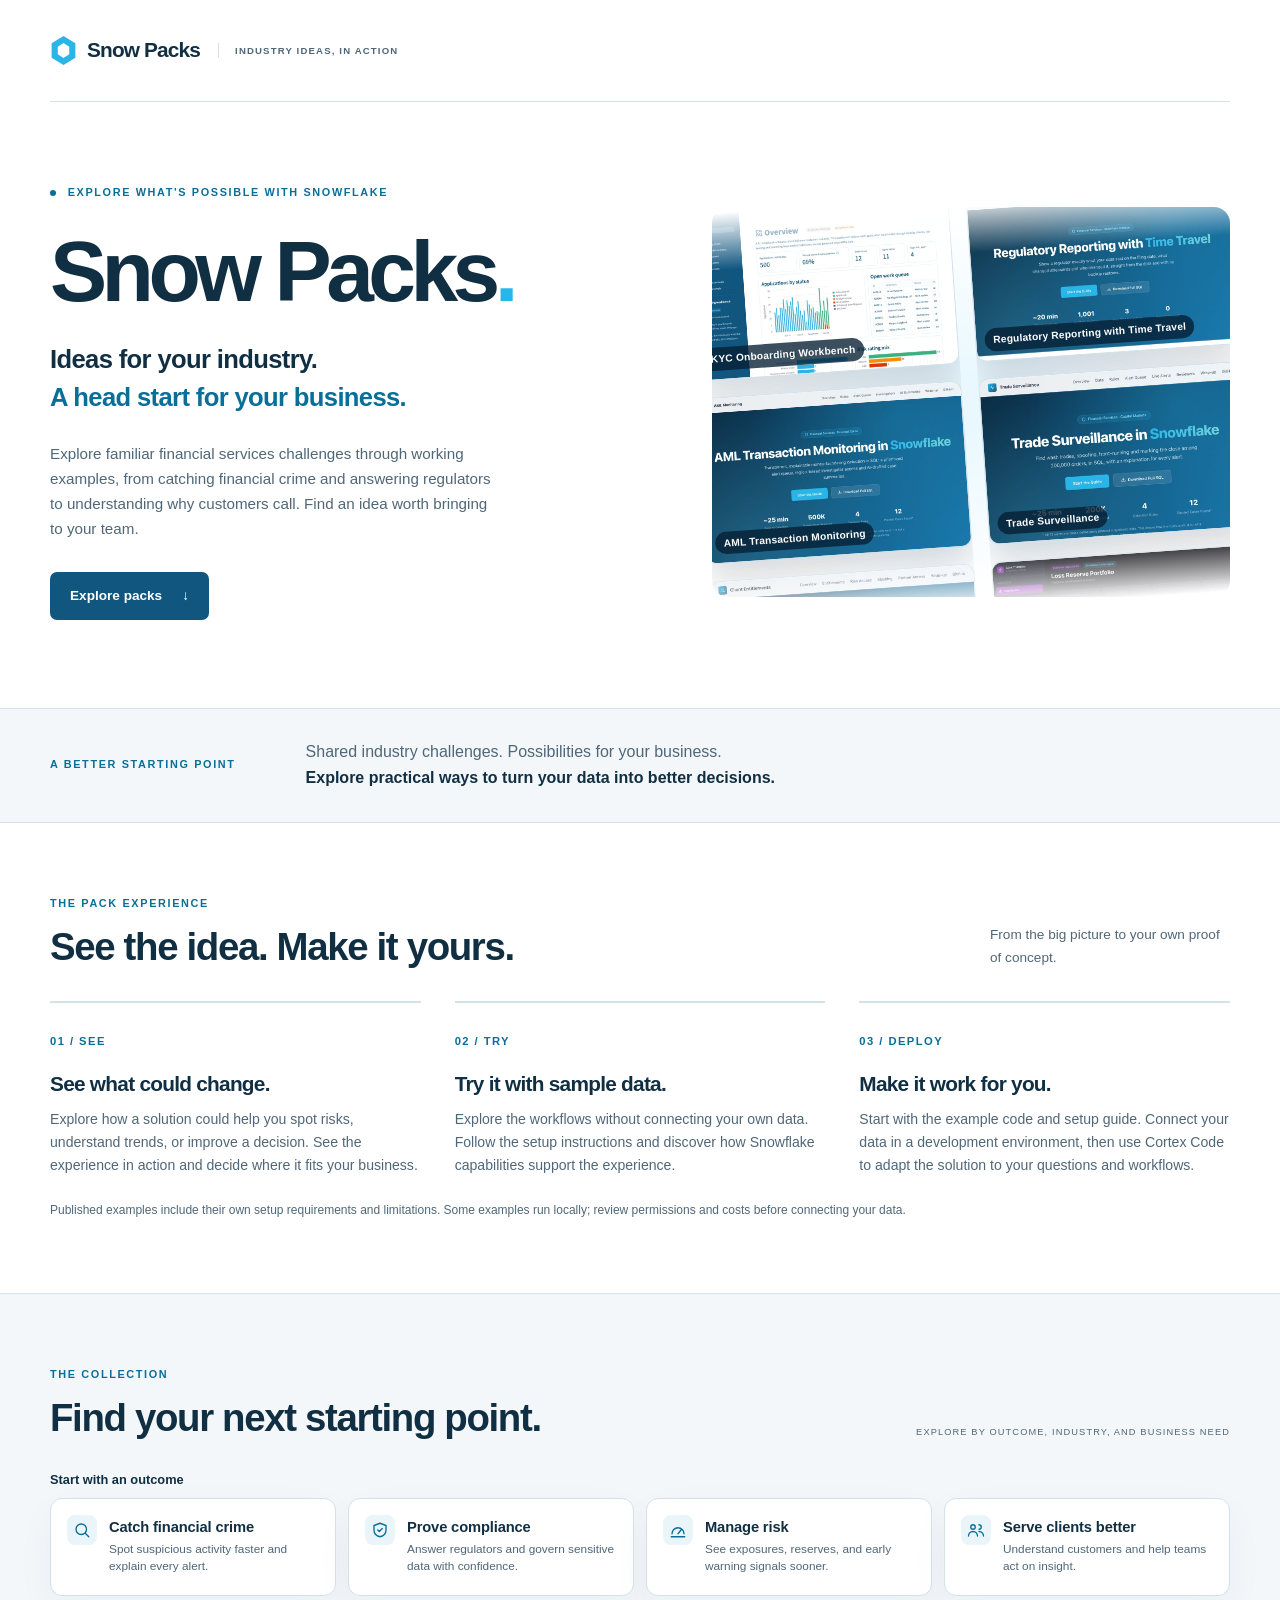
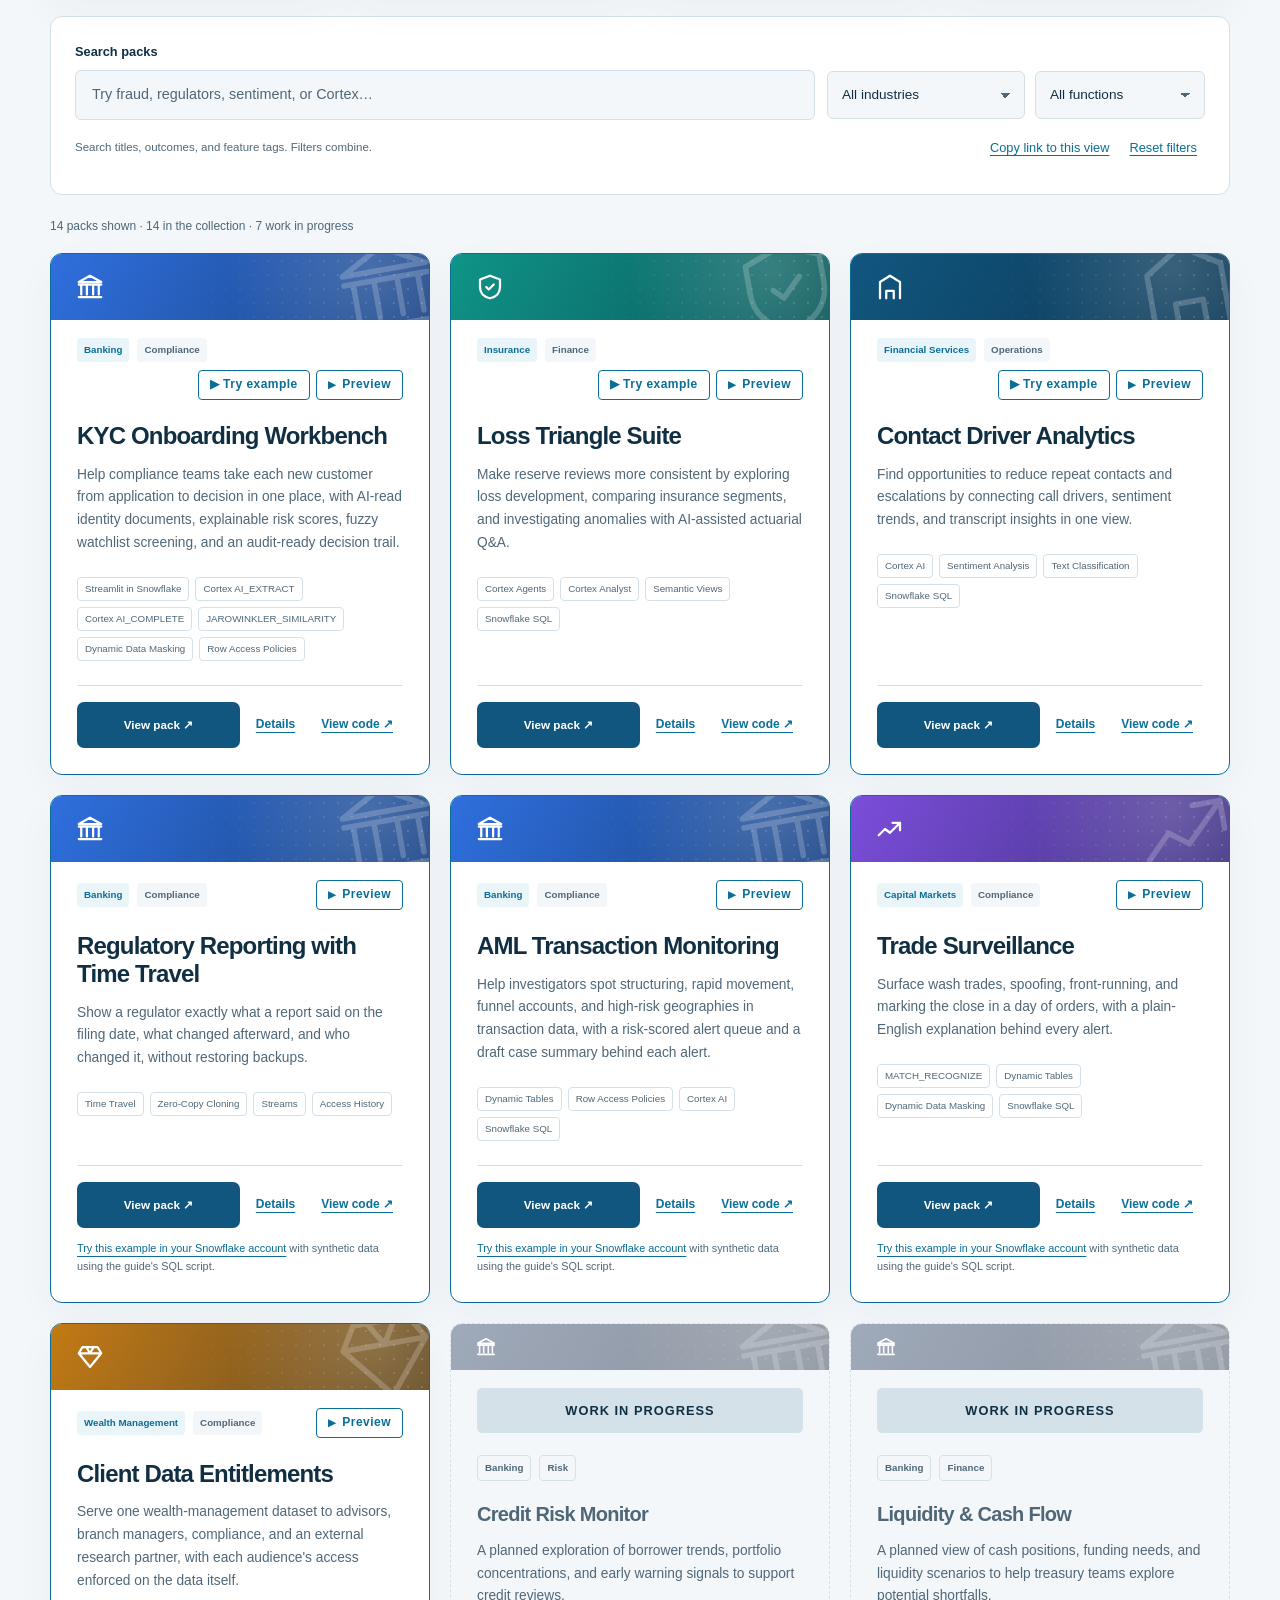
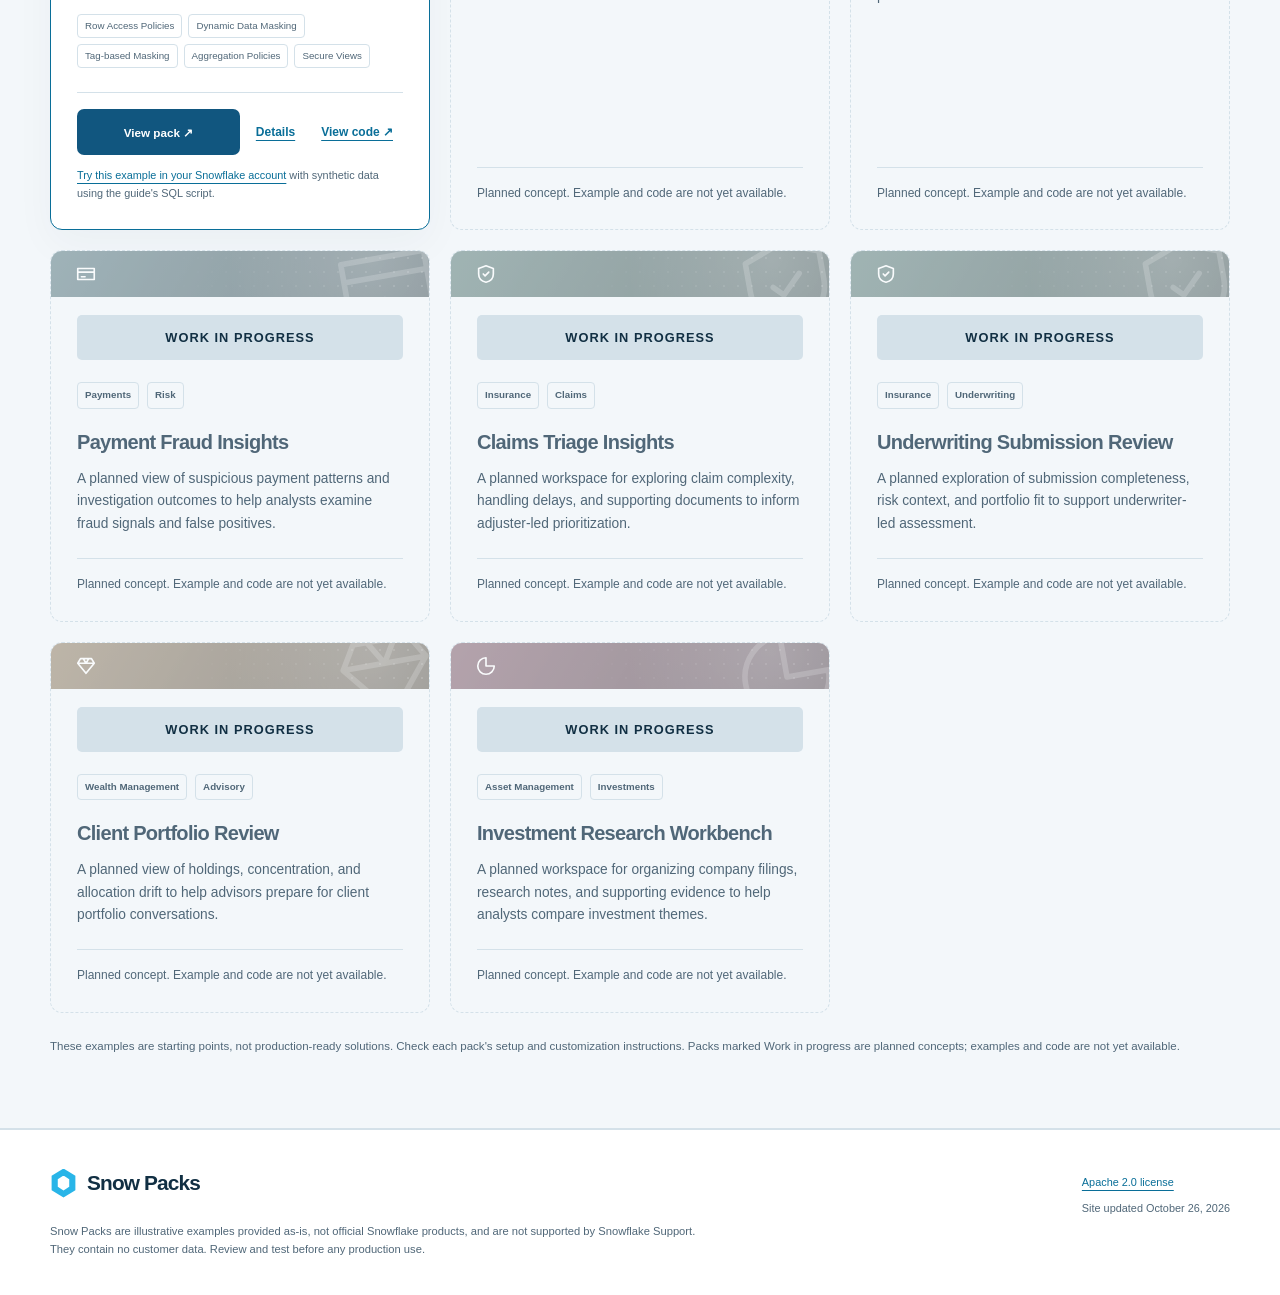
==== commit fdcd804e: "Add hosted examples for Loss Triangle and Contact Driver, and trim repeated page copy Try example no" ====
--- a/index.html
+++ b/index.html
@@ -29,7 +29,6 @@
   <a class="skip-link" href="#main">Skip to main content</a>
   <header class="site-header wrap">
     <a class="wordmark" href="#" aria-label="Snow Packs home"><span class="mark" aria-hidden="true"></span>Snow Packs<span class="wordmark-note">INDUSTRY IDEAS, IN ACTION</span></a>
-    <nav aria-label="Main navigation"><a href="#catalog">Explore packs</a></nav>
   </header>
   <main id="main">
     <section class="hero wrap" aria-labelledby="hero-title">
@@ -39,7 +38,6 @@
         <p class="hero-tagline">Ideas for your industry.<br><span>A head start for your business.</span></p>
         <p class="hero-description">Explore familiar financial services challenges through working examples, from catching financial crime and answering regulators to understanding why customers call. Find an idea worth bringing to your team.</p>
         <div class="actions"><a class="button primary" href="#catalog">Explore packs <span aria-hidden="true">↓</span></a></div>
-        <p class="hero-footnote">Explore the possibilities. Try an example. Make it your own.</p>
       </div>
       <div class="hero-art" aria-hidden="true">
         <div id="hero-wall" class="hero-wall" hidden></div>
--- a/styles.css
+++ b/styles.css
@@ -62,14 +62,20 @@
 .art-bottom i { font-style: normal; color: #8bdcfa; }
 .art-caption { position: absolute; bottom: 12px; width: 100%; text-align: center; color: var(--muted); font-size: .52rem; letter-spacing: .15em; }
 /* Hero screenshot wall: two columns of real app screens drifting in opposite directions. */
-.hero-art.has-wall { height: 460px; background: none; overflow: hidden; border-radius: 16px; }
+.hero-art.has-wall { overflow: hidden; border-radius: 16px; }
 .hero-fallback { position: absolute; inset: 0; }
-.hero-art.has-wall .hero-fallback { display: none; }
+/* app.js alternates the card art and the screenshot wall with a slow crossfade. */
+.hero-fallback, .hero-wall { transition: opacity 2.4s ease; }
+.hero-art.has-wall .hero-wall { opacity: 0; }
+.hero-art.has-wall .wall-track { animation-play-state: paused; }
+.hero-art.show-wall .hero-wall { opacity: 1; }
+.hero-art.show-wall .wall-track { animation-play-state: running; }
+.hero-art.show-wall .hero-fallback { opacity: 0; }
 .hero-wall { position: absolute; inset: 0; display: grid; grid-template-columns: 1fr 1fr; gap: 16px; overflow: hidden; transform: rotate(-4deg) scale(1.06);
   mask-image: linear-gradient(transparent, black 14%, black 86%, transparent); -webkit-mask-image: linear-gradient(transparent, black 14%, black 86%, transparent); }
 .wall-column { overflow: hidden; }
-.wall-track { display: flex; flex-direction: column; gap: 16px; animation: wall-up 48s linear infinite; }
-.wall-track-2 { animation-name: wall-down; animation-duration: 56s; }
+.wall-track { display: flex; flex-direction: column; gap: 16px; animation: wall-up 150s linear infinite; }
+.wall-track-2 { animation-name: wall-down; animation-duration: 170s; }
 .wall-tile { margin: 0; position: relative; border-radius: 10px; overflow: hidden; border: 1px solid var(--line); background: var(--card); box-shadow: 0 16px 34px rgba(6, 30, 50, .16); }
 .wall-tile img { display: block; width: 100%; height: auto; aspect-ratio: 16 / 10; object-fit: cover; object-position: top left; }
 .wall-tile figcaption { position: absolute; left: 8px; bottom: 8px; padding: 3px 8px; border-radius: 999px; background: rgba(6, 30, 50, .78); color: #fff; font-size: .6rem; font-weight: 700; letter-spacing: .02em; }
@@ -148,9 +154,10 @@
 .title-button:hover { color: var(--accent); text-decoration: underline; text-decoration-thickness: 2px; text-underline-offset: 5px; }
 .details-link { padding: 10px 8px; border: 0; background: none; color: var(--accent); font-size: .75rem; font-weight: 650; text-decoration: underline; text-underline-offset: 4px; }
 .available-card .card-actions .primary { flex: 1 1 auto; }
-.card-top .preview-toggle { margin-left: auto; }
-.preview-toggle { display: inline-flex; align-items: center; gap: 6px; min-height: 30px; padding: 4px 11px; border: 1px solid var(--accent); border-radius: 4px; background: transparent; color: var(--accent); font-size: .75rem; font-weight: 750; letter-spacing: .04em; }
-.preview-toggle:hover, .preview-toggle[aria-expanded="true"] { background: var(--tag); }
+.card-quick { margin-left: auto; display: flex; flex-wrap: wrap; justify-content: flex-end; gap: 6px; }
+.try-link { text-decoration: none; }
+.preview-toggle, .try-link { display: inline-flex; align-items: center; gap: 6px; min-height: 30px; padding: 4px 11px; border: 1px solid var(--accent); border-radius: 4px; background: transparent; color: var(--accent); font-size: .75rem; font-weight: 750; letter-spacing: .04em; }
+.preview-toggle:hover, .try-link:hover, .preview-toggle[aria-expanded="true"] { background: var(--tag); }
 .preview-icon { font-size: .6rem; }
 .preview-panel { position: absolute; left: 12px; right: 12px; z-index: 5; padding: 8px; border: 1px solid var(--accent); border-radius: 10px; background: var(--card); box-shadow: 0 18px 44px rgba(6, 30, 50, .28); }
 .preview-frame { display: grid; border-radius: 6px; overflow: hidden; background: var(--surface); }
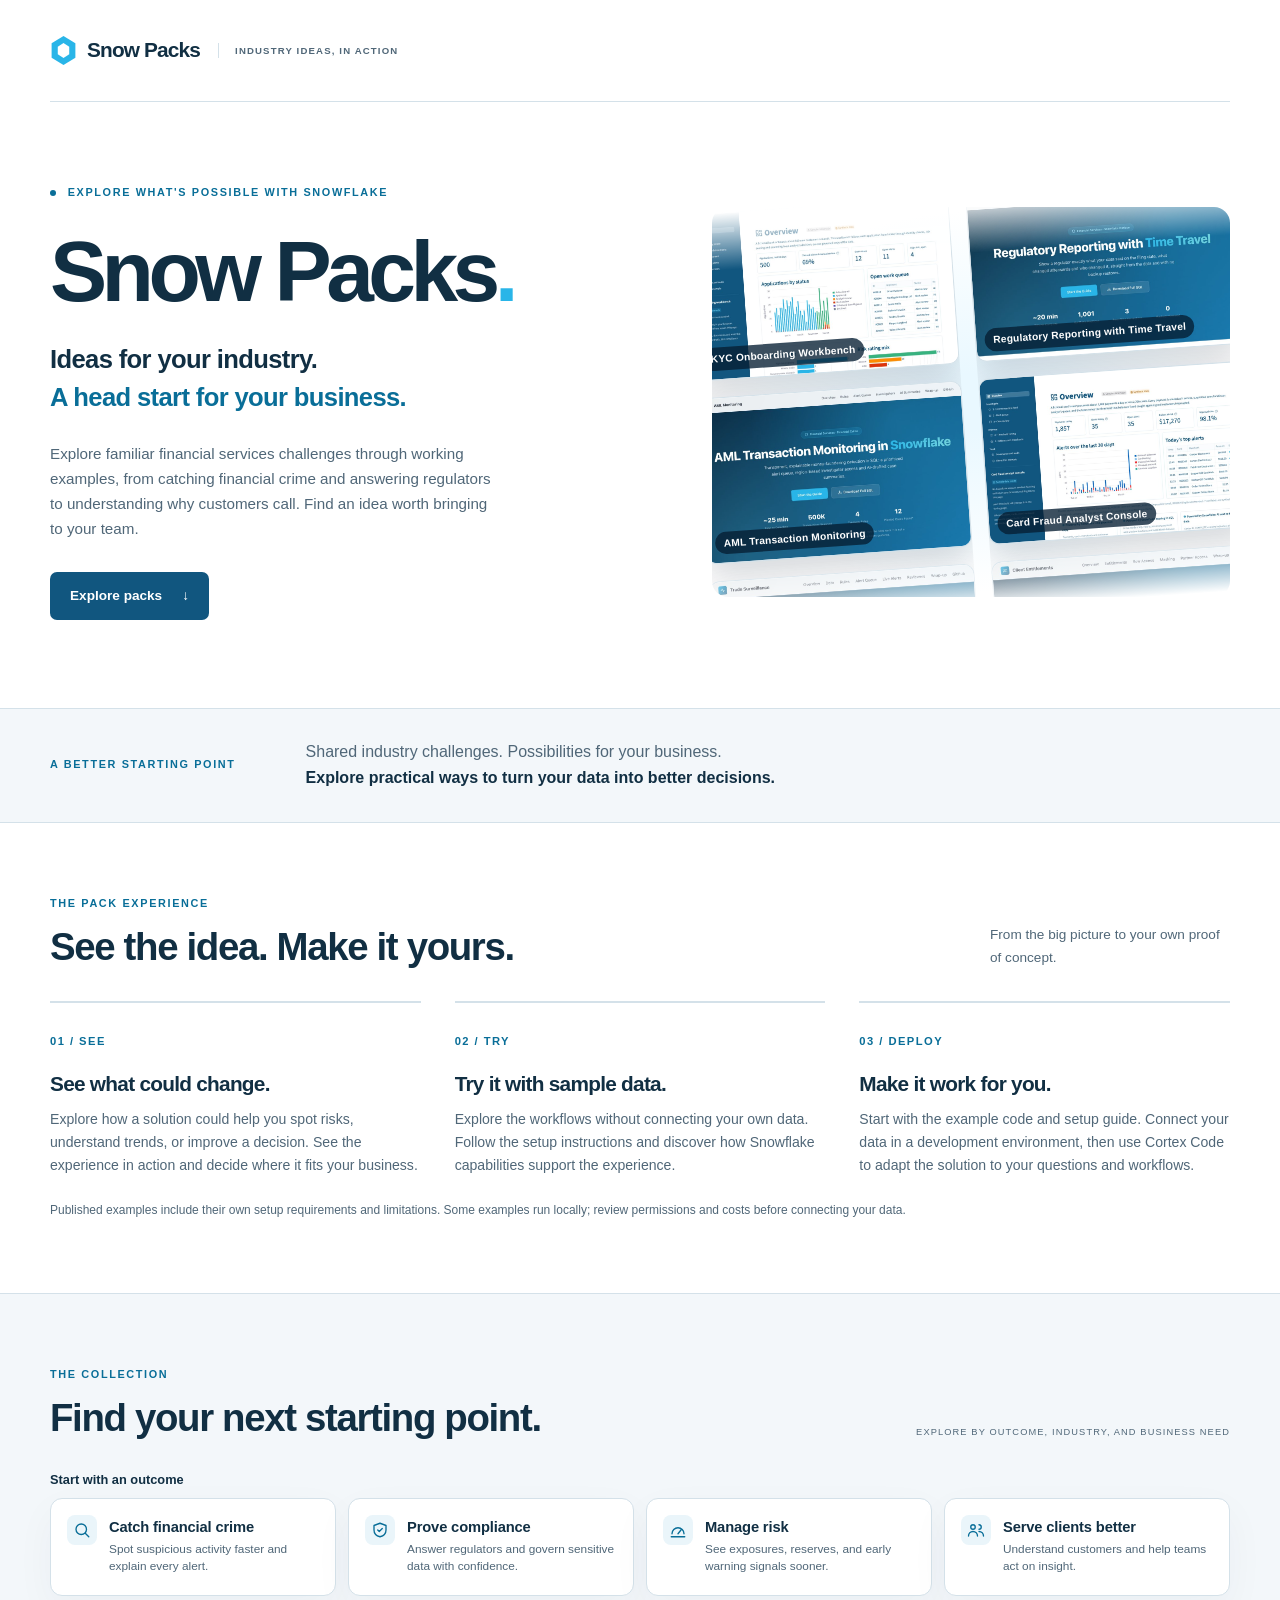
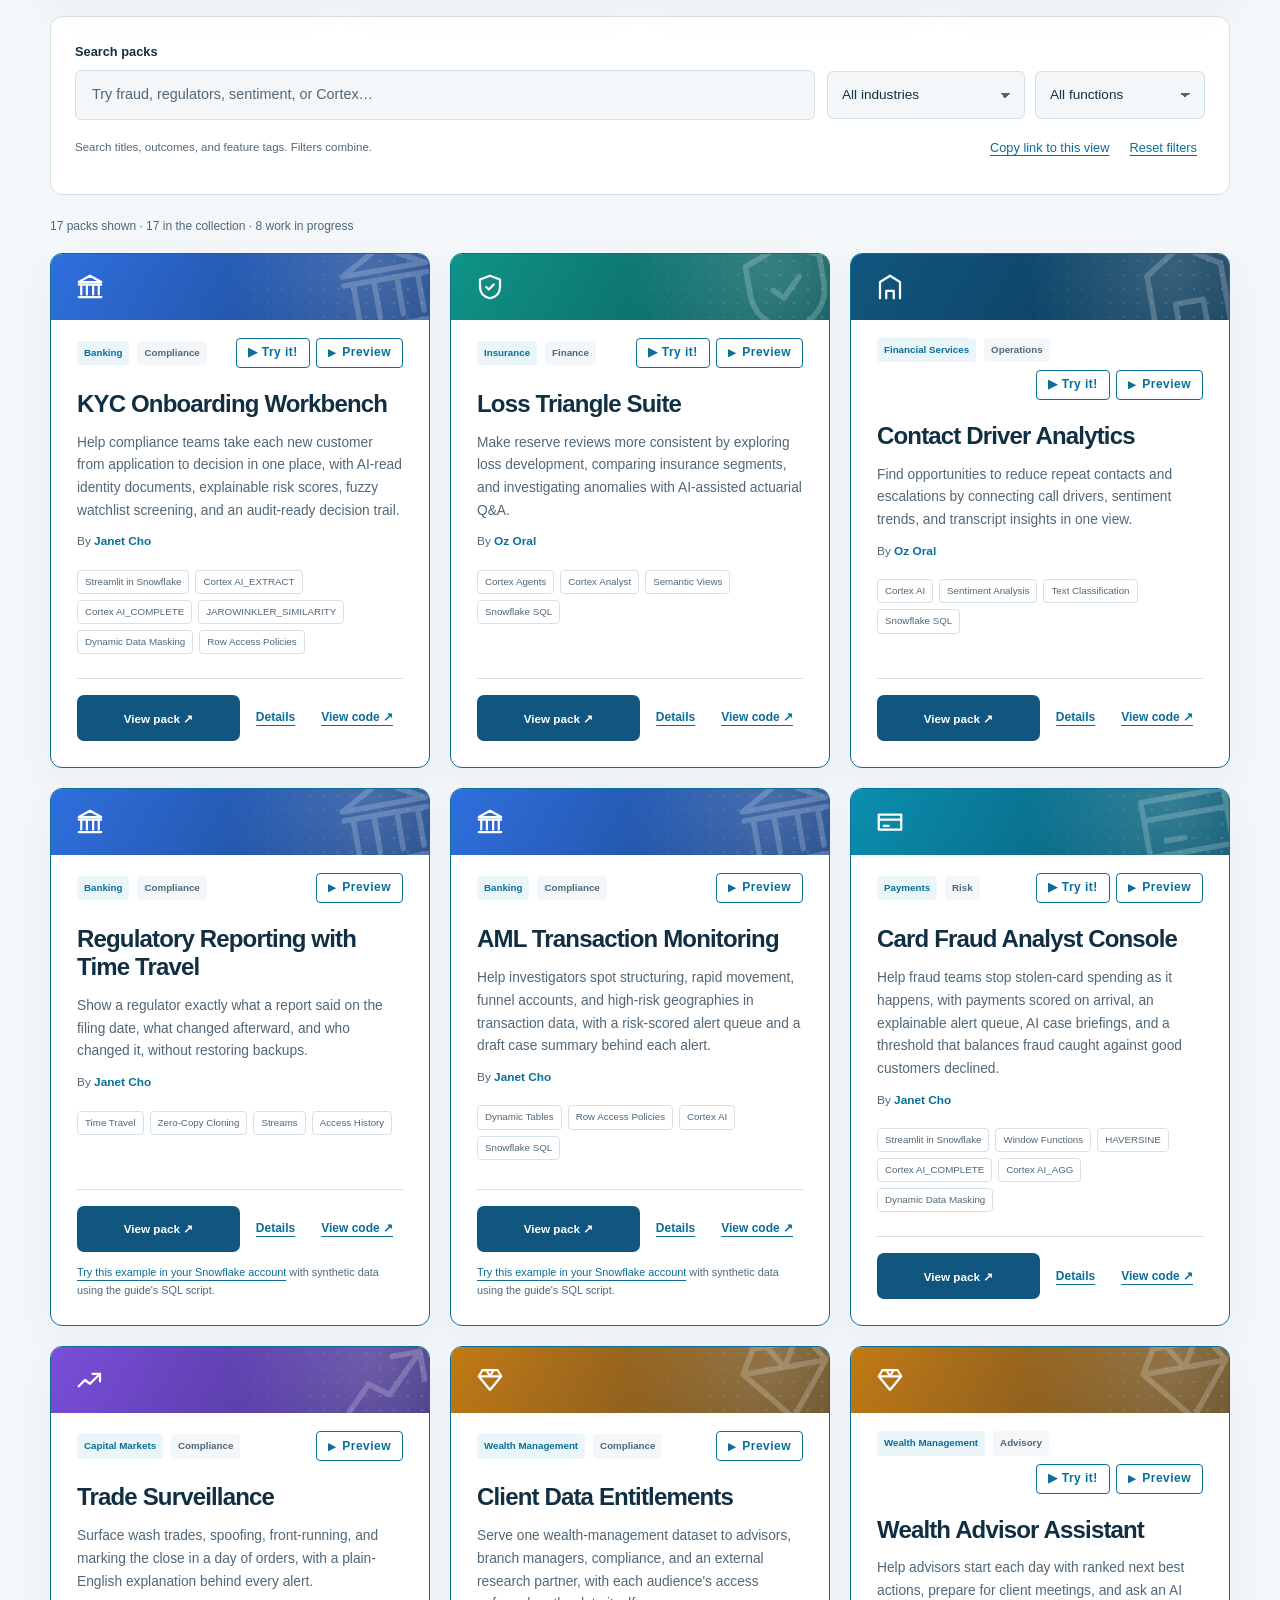
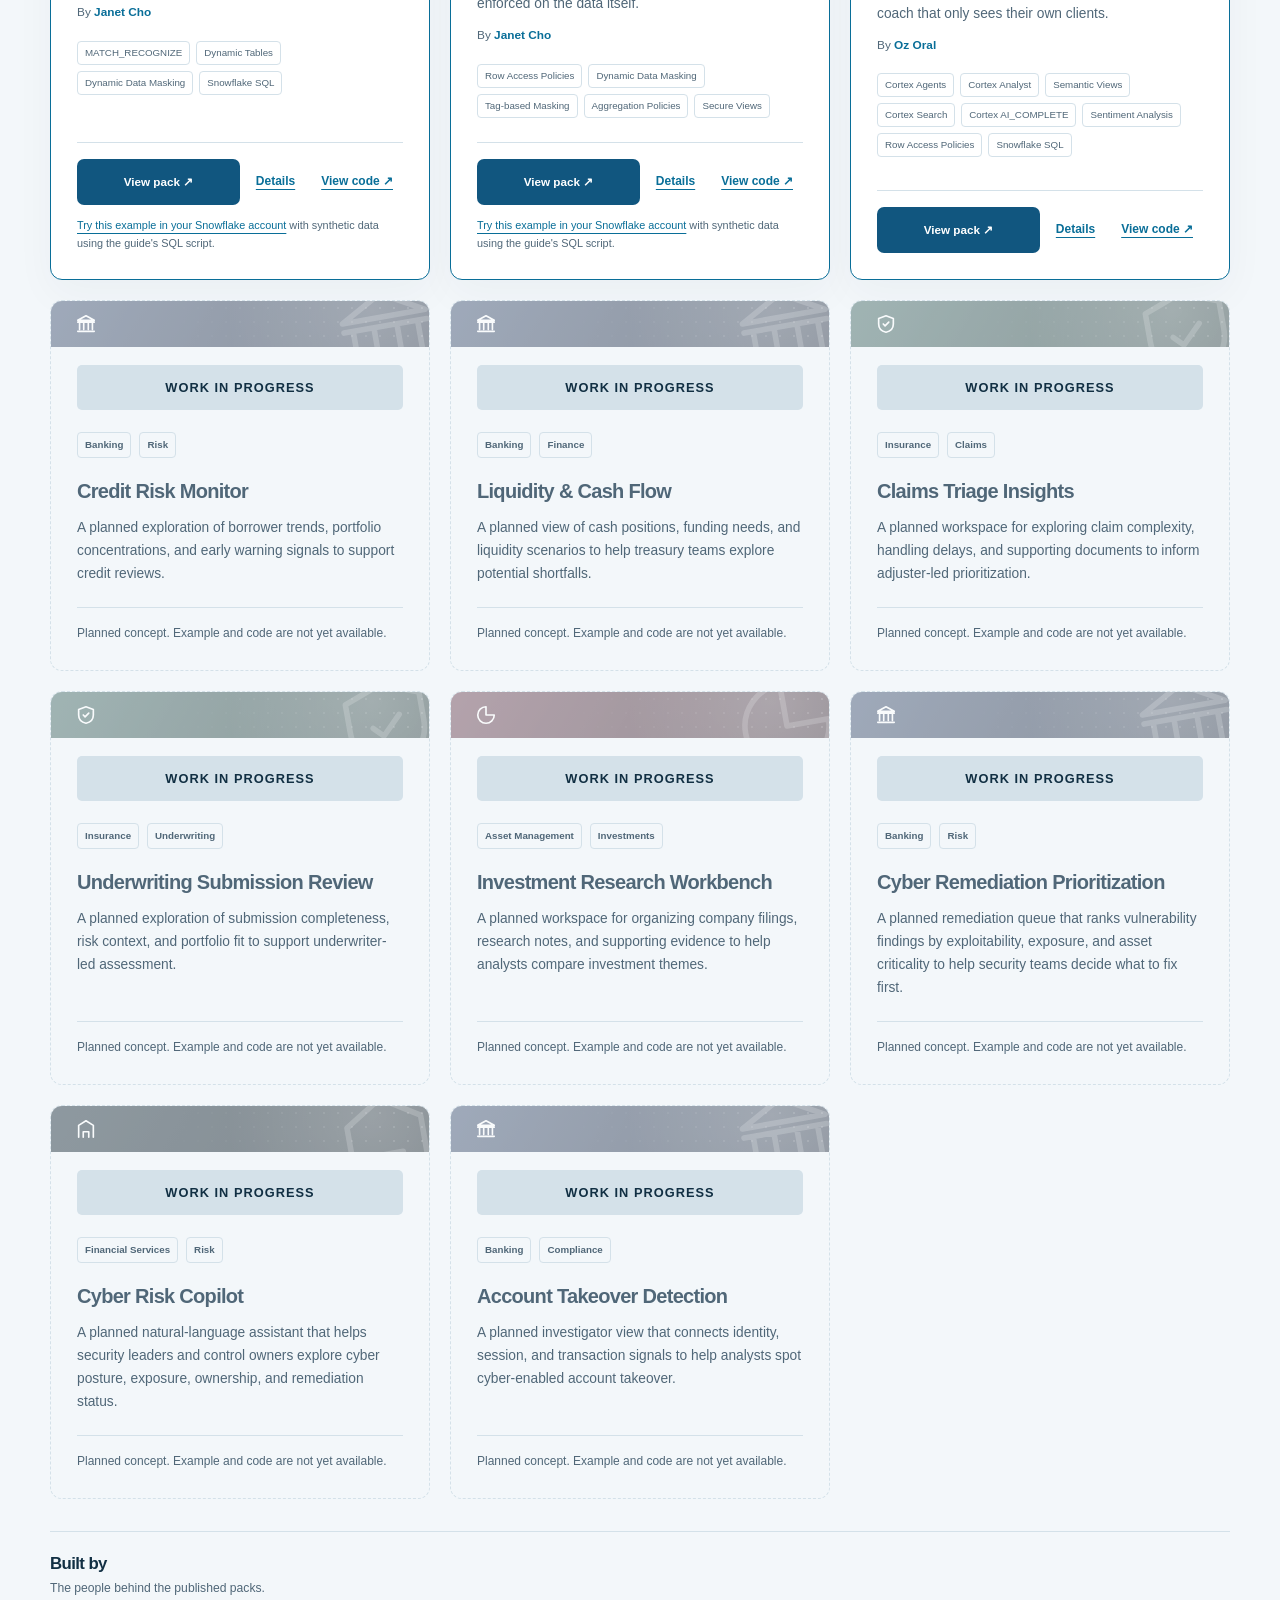
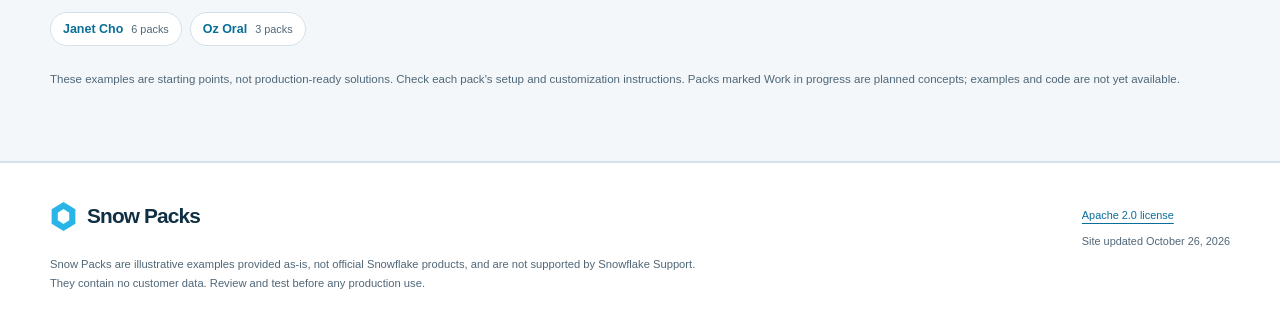
==== commit 9af79881: "Credit pack owners on cards and fix catalog counts Published cards and the details drawer show "By <" ====
--- a/index.html
+++ b/index.html
@@ -76,6 +76,7 @@
         <noscript><p class="message-box">Enable JavaScript to explore the pack collection, search use cases, and filter by industry.</p></noscript>
         <div id="empty-state" class="message-box empty-state" hidden><span class="empty-symbol" aria-hidden="true">⌕</span><h3>No packs in this corner. Yet.</h3><p>Try a broader search or reset your filters to see the full collection.</p><button id="reset-empty" type="button" class="button secondary">Show all packs</button></div>
         <div id="pack-grid" class="pack-grid"></div>
+        <section id="contributors" class="contributors" aria-labelledby="contributors-title" hidden><h3 id="contributors-title">Built by</h3><p>The people behind the published packs.</p><ul></ul></section>
         <p class="catalog-note">These examples are starting points, not production-ready solutions. Check each pack's setup and customization instructions. Packs marked Work in progress are planned concepts; examples and code are not yet available.</p>
       </div>
     </section>
--- a/styles.css
+++ b/styles.css
@@ -138,6 +138,15 @@
 .card-actions { display: flex; flex-wrap: wrap; align-items: center; gap: 8px; margin-top: auto; border-top: 1px solid var(--line); padding-top: 16px; }
 .card-actions .button { font-size: .73rem; padding: 10px 12px; gap: 8px; }
 .repo-link { padding: 10px; font-size: .75rem; font-weight: 650; }
+.pack-owner, .drawer-owner { font-size: .74rem; color: var(--muted); margin: -12px 0 18px; }
+.owner-name { font-weight: 650; color: var(--accent); }
+a.owner-name { text-decoration: underline; text-underline-offset: 2px; }
+.contributors { margin-top: 32px; padding-top: 22px; border-top: 1px solid var(--line); }
+.contributors h3 { font-size: 1.05rem; margin-bottom: 4px; }
+.contributors p { font-size: .76rem; margin-bottom: 14px; }
+.contributors ul { display: flex; flex-wrap: wrap; gap: 8px; list-style: none; padding: 0; margin: 0; }
+.contributor { display: flex; gap: 8px; align-items: baseline; font-size: .78rem; border: 1px solid var(--line); border-radius: 999px; padding: 6px 12px; background: var(--card); }
+.contributor-count { font-size: .68rem; color: var(--muted); }
 .access-note { color: var(--accent); font-size: .72rem; font-weight: 650; margin-bottom: 16px; }
 .example-note { font-size: .68rem; margin: 12px 0 0; }
 .available-card { border-color: var(--accent); }
